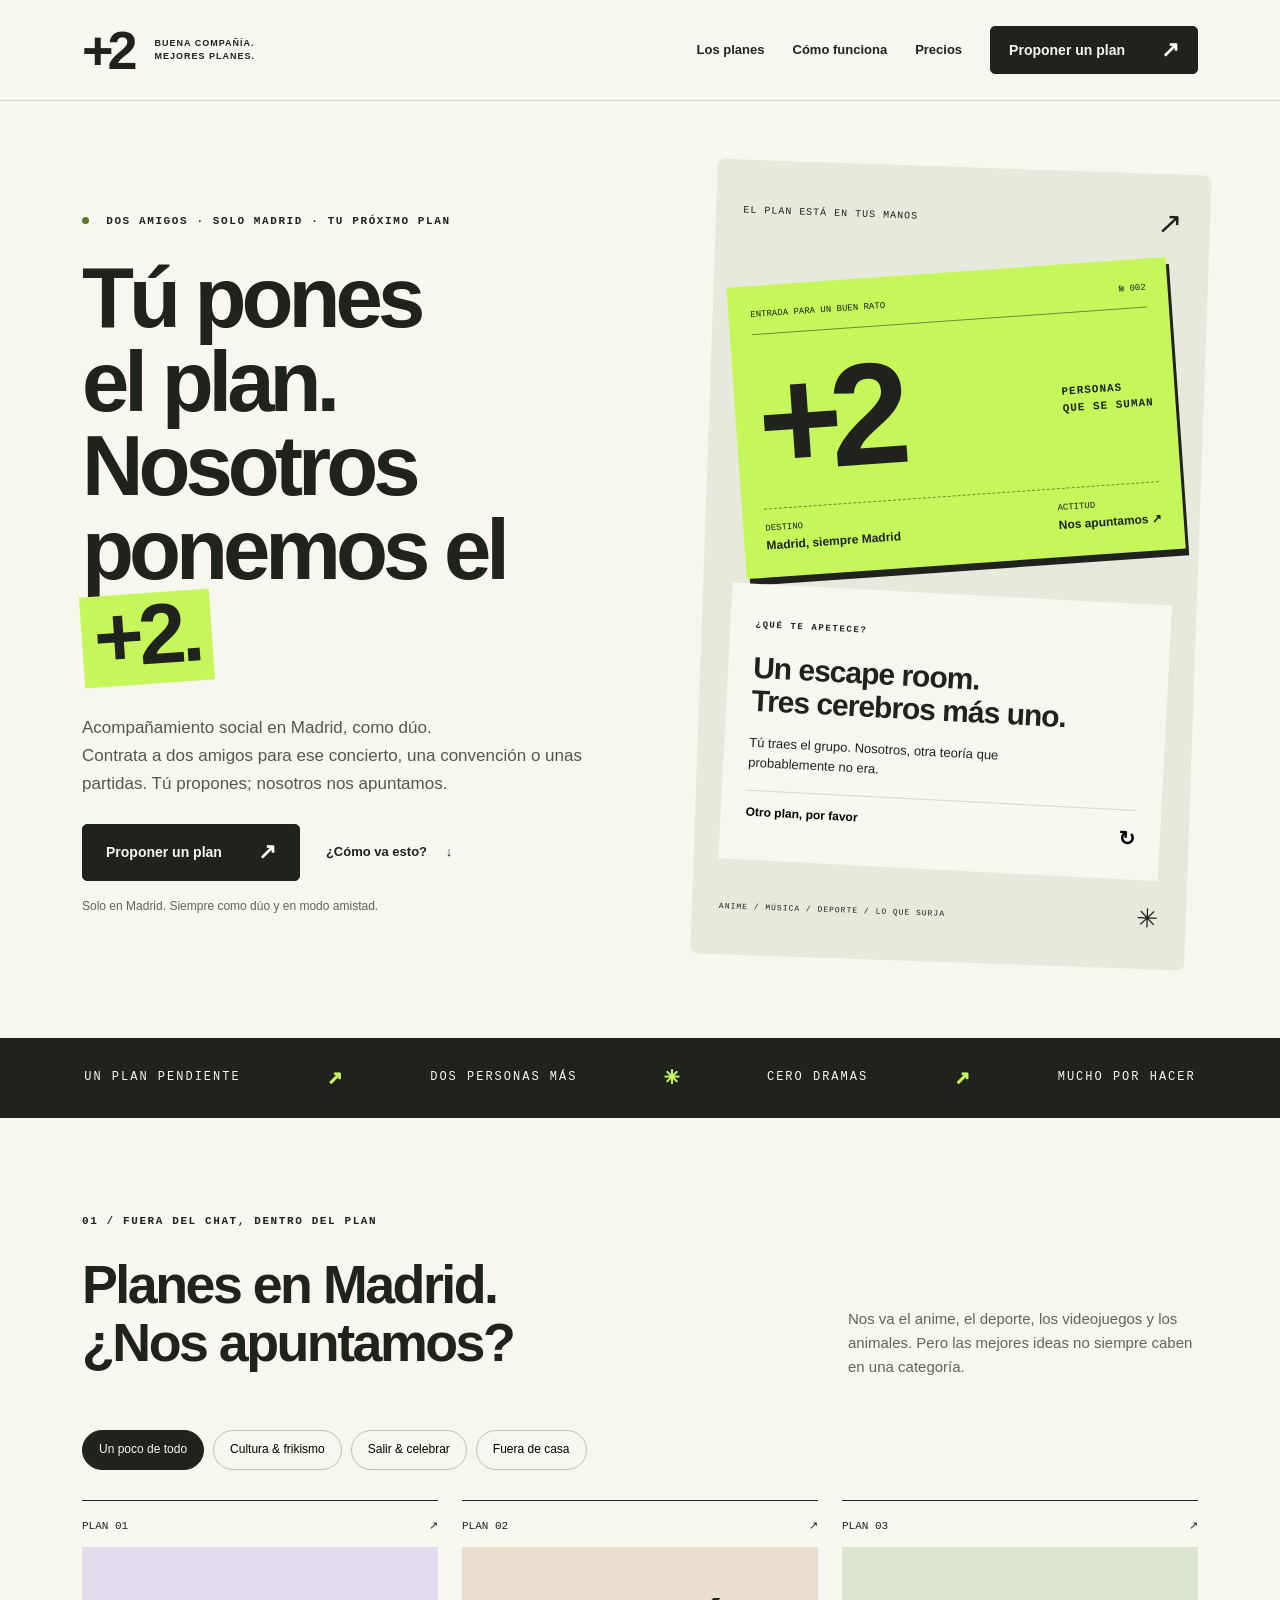
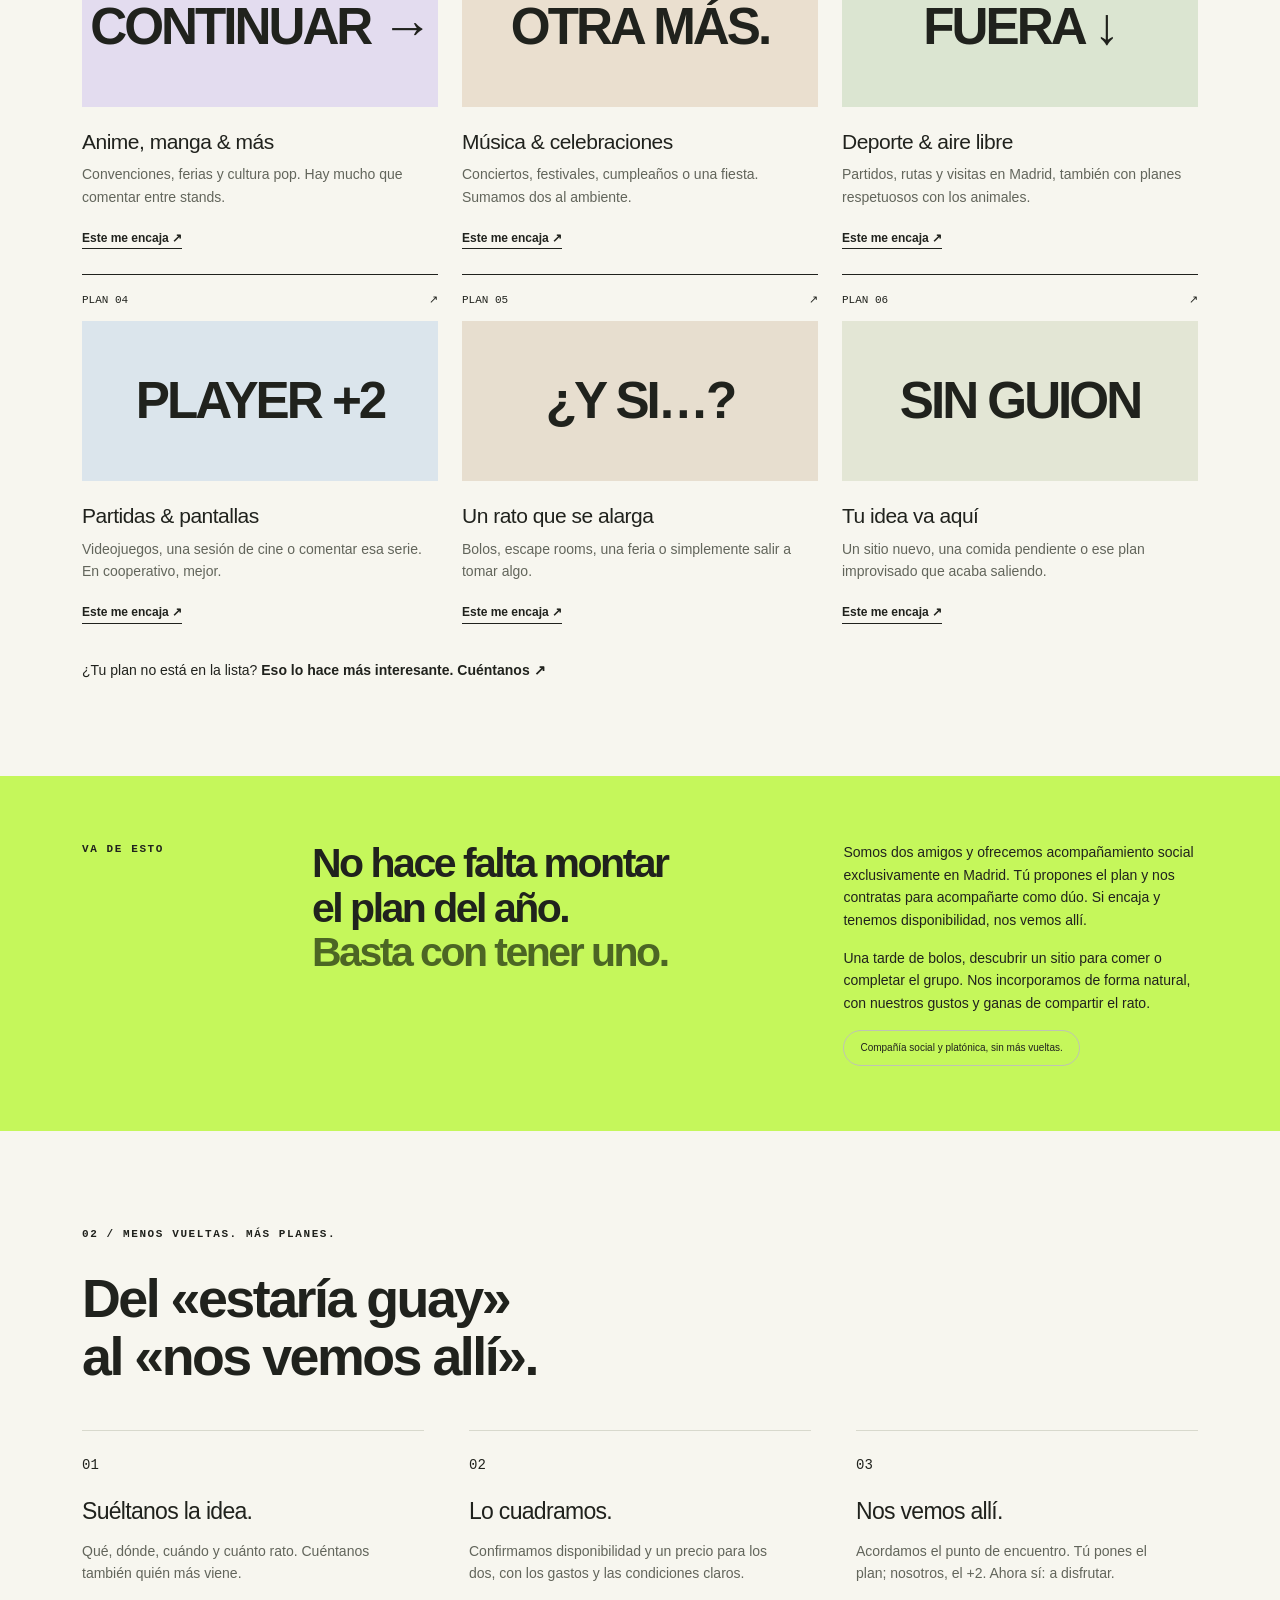
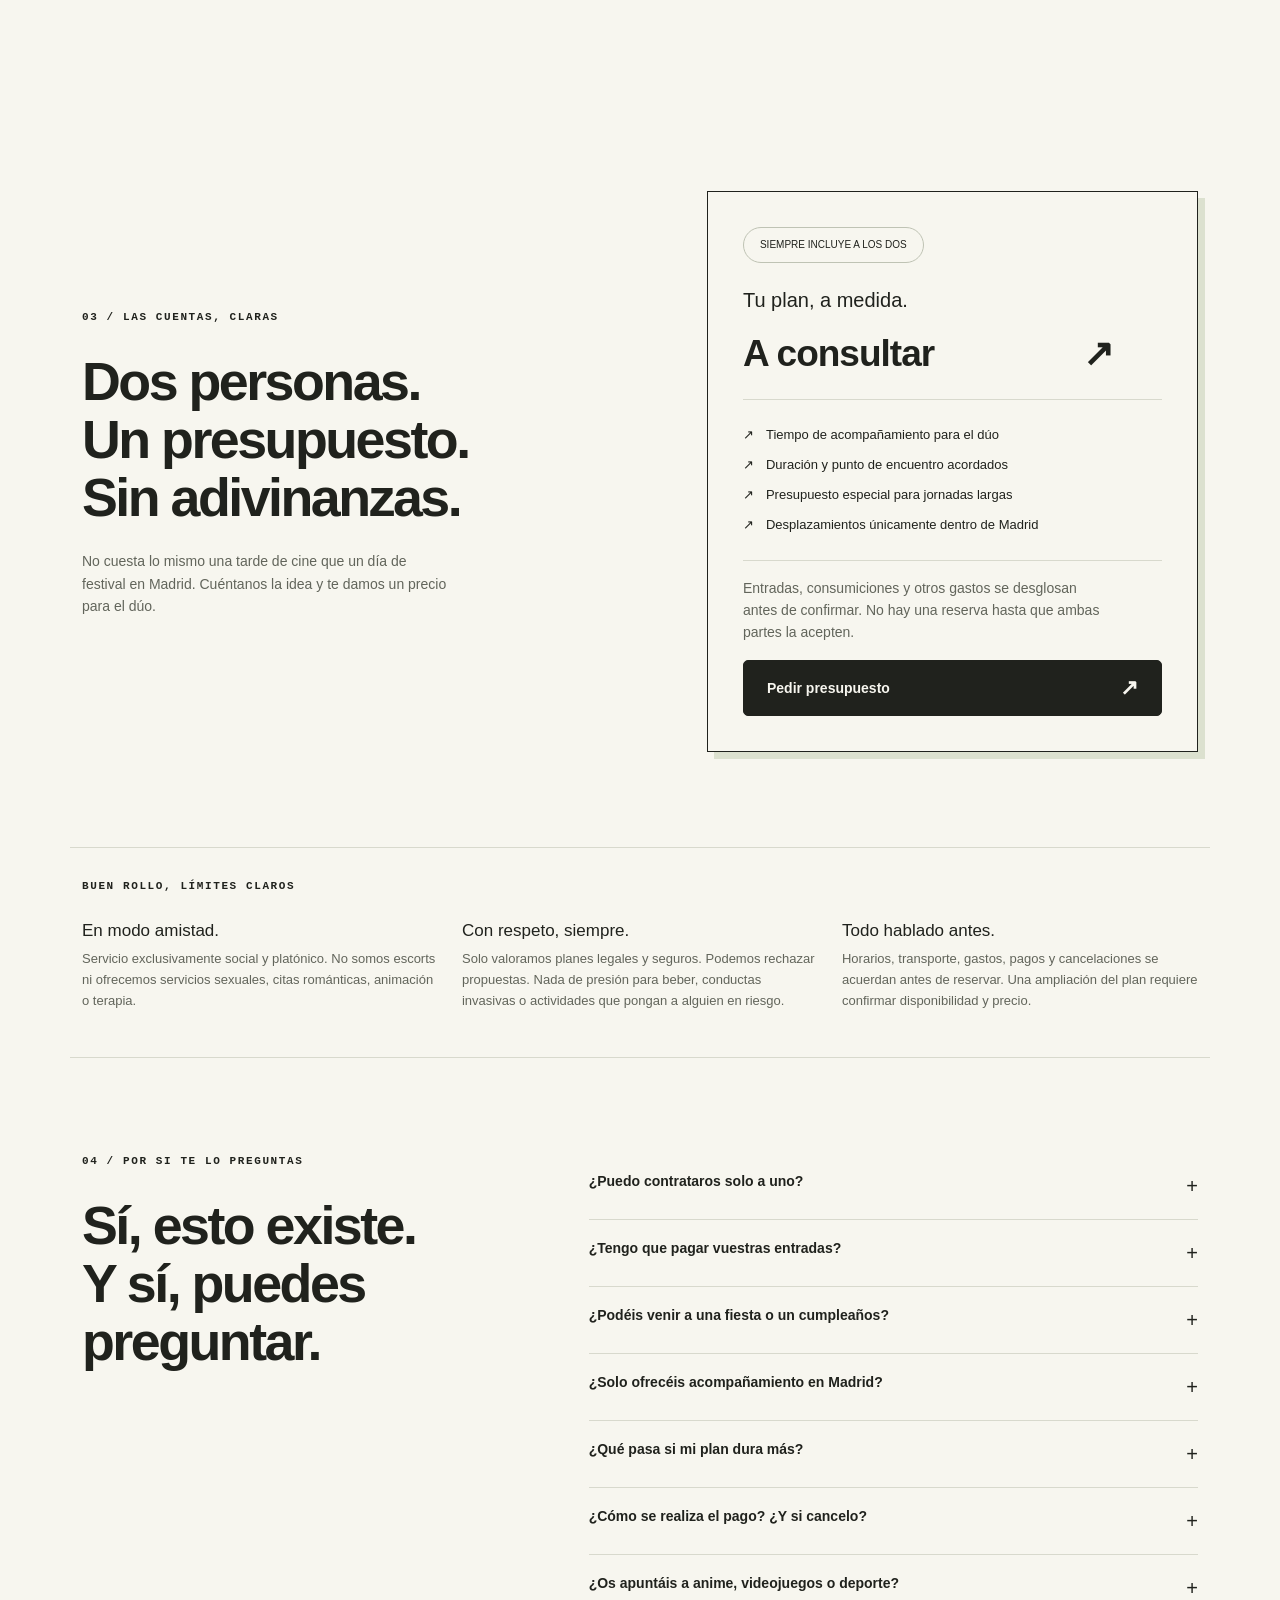
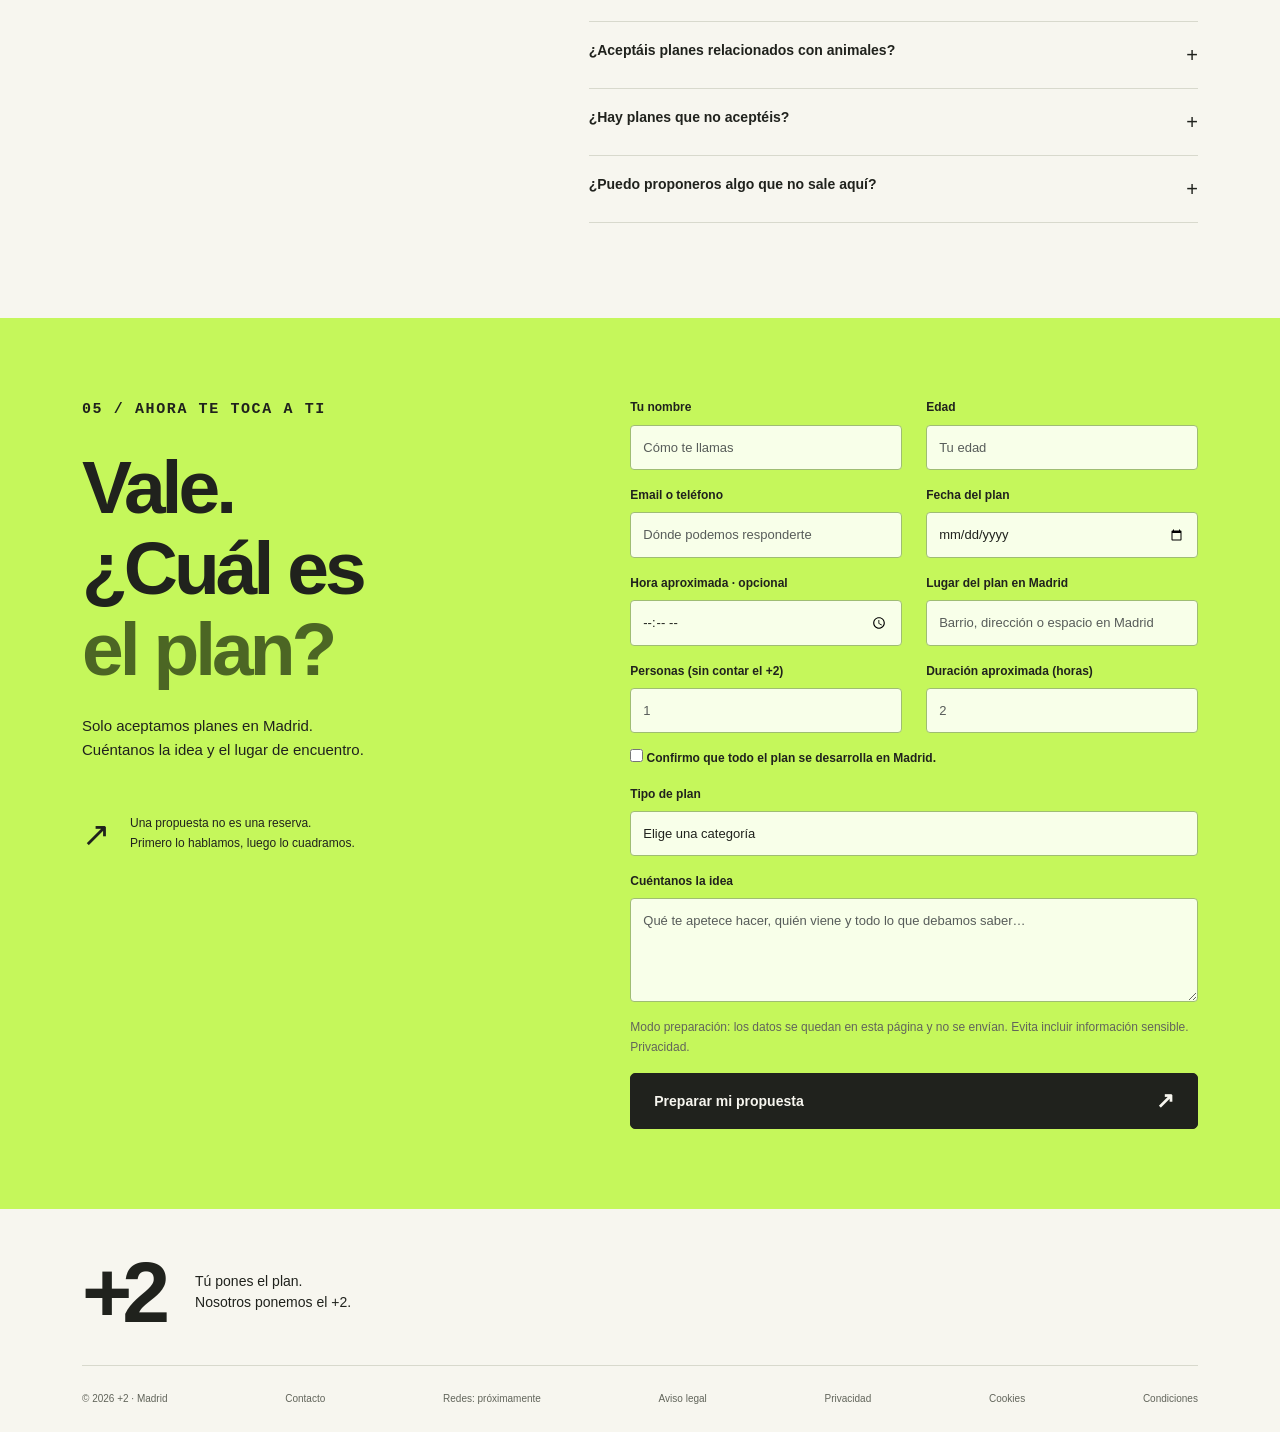
==== index.html @ a8e3cab4 "Primera version de +2" ====
<!doctype html>
<html lang="es">
  <head>
    <meta charset="utf-8" />
    <meta name="viewport" content="width=device-width, initial-scale=1" />
    <title>+2 | Acompañamiento social y amigos para planes en Madrid</title>
    <meta
      name="description"
      content="Contrata a dos amigos para tus planes en Madrid: conciertos, cumpleaños, anime, videojuegos y más. Servicio social y platónico como dúo. Pide presupuesto."
    />
    <meta property="og:type" content="website" />
    <meta property="og:locale" content="es_ES" />
    <meta
      property="og:title"
      content="+2 | Acompañamiento social y amigos para planes en Madrid"
    />
    <meta
      property="og:description"
      content="Contrata a dos amigos para tus planes en Madrid: conciertos, cumpleaños, anime, videojuegos y más. Servicio social y platónico como dúo. Pide presupuesto."
    />
    <meta name="theme-color" content="#c5f75b" />
    <link rel="icon" href="assets/favicon.svg" type="image/svg+xml" />
    <link rel="stylesheet" href="css/bootstrap.min.css" />
    <link rel="stylesheet" href="css/styles.css" />
    <script defer src="js/config.js"></script>
    <script defer src="js/main.js"></script>
    <link
      rel="canonical"
      href="https://mas-dos-planes.xx-kirito-xx011.chatgpt.site/"
    />
    <meta
      property="og:url"
      content="https://mas-dos-planes.xx-kirito-xx011.chatgpt.site/"
    />
    <meta property="og:site_name" content="+2 Madrid" />
    <meta name="twitter:card" content="summary" />
    <meta
      name="twitter:title"
      content="+2 | Acompañamiento social y amigos para planes en Madrid"
    />
    <meta
      name="twitter:description"
      content="Contrata a dos amigos para tus planes en Madrid: conciertos, cumpleaños, anime, videojuegos y más. Servicio social y platónico como dúo. Pide presupuesto."
    />
    <script type="application/ld+json">
      {
        "@context": "https://schema.org",
        "@graph": [
          {
            "@type": "Organization",
            "@id": "https://mas-dos-planes.xx-kirito-xx011.chatgpt.site/#organizacion",
            "name": "+2",
            "alternateName": "Más Dos Madrid",
            "url": "https://mas-dos-planes.xx-kirito-xx011.chatgpt.site/"
          },
          {
            "@type": "WebSite",
            "@id": "https://mas-dos-planes.xx-kirito-xx011.chatgpt.site/#web",
            "url": "https://mas-dos-planes.xx-kirito-xx011.chatgpt.site/",
            "name": "+2 Madrid",
            "alternateName": "Más Dos",
            "inLanguage": "es-ES",
            "publisher": {
              "@id": "https://mas-dos-planes.xx-kirito-xx011.chatgpt.site/#organizacion"
            }
          },
          {
            "@type": "Service",
            "@id": "https://mas-dos-planes.xx-kirito-xx011.chatgpt.site/#servicio",
            "name": "Acompañamiento social en Madrid como dúo",
            "serviceType": "Acompañamiento social y platónico para planes de ocio",
            "description": "Contrata a dos amigos para tus planes en Madrid: conciertos, cumpleaños, anime, videojuegos y más. Servicio social y platónico como dúo. Pide presupuesto.",
            "areaServed": { "@type": "Place", "name": "Madrid" },
            "provider": {
              "@id": "https://mas-dos-planes.xx-kirito-xx011.chatgpt.site/#organizacion"
            },
            "url": "https://mas-dos-planes.xx-kirito-xx011.chatgpt.site/"
          }
        ]
      }
    </script>
  </head>
  <body>
    <a class="skip" href="#contenido">Saltar al contenido</a>
    <header class="header">
      <nav class="container nav-wrap" aria-label="Principal">
        <a class="logo" href="#" aria-label="Más dos, inicio"
          >+2<span>BUENA COMPAÑÍA.<br />MEJORES PLANES.</span></a
        ><button
          class="menu-toggle"
          aria-expanded="false"
          aria-controls="nav-links"
        >
          Menú ☰
        </button>
        <div id="nav-links" class="nav-links">
          <a href="#planes">Los planes</a><a href="#como">Cómo funciona</a
          ><a href="#precios">Precios</a
          ><a class="button small" href="#proponer"
            >Proponer un plan <span>↗</span></a
          >
        </div>
      </nav>
    </header>
    <main id="contenido">
      <section class="hero container">
        <div class="hero-copy">
          <p class="eyebrow">
            <span class="live-dot"></span> DOS AMIGOS · SOLO MADRID · TU PRÓXIMO
            PLAN
          </p>
          <h1>
            Tú pones<br />el plan.<br />Nosotros<br />ponemos el
            <span class="highlight">+2.</span>
          </h1>
          <p class="lead">
            Acompañamiento social en Madrid, como dúo.<br />Contrata a dos
            amigos para ese concierto, una convención o unas partidas. Tú
            propones; nosotros nos apuntamos.
          </p>
          <div class="hero-actions">
            <a class="button" href="#proponer"
              >Proponer un plan <span>↗</span></a
            ><a class="text-link" href="#como">¿Cómo va esto? <span>↓</span></a>
          </div>
          <p class="micro">
            Solo en Madrid. Siempre como dúo y en modo amistad.
          </p>
        </div>
        <div class="hero-board">
          <div class="board-top">
            <span>EL PLAN ESTÁ EN TUS MANOS</span><span>↗</span>
          </div>
          <div class="ticket">
            <div class="ticket-top">
              <span>ENTRADA PARA UN BUEN RATO</span><span>№ 002</span>
            </div>
            <div class="ticket-number">
              +2<span>PERSONAS<br />QUE SE SUMAN</span>
            </div>
            <div class="ticket-bottom">
              <span>DESTINO<br /><strong>Madrid, siempre Madrid</strong></span
              ><span>ACTITUD<br /><strong>Nos apuntamos ↗</strong></span>
            </div>
          </div>
          <div class="plan-note">
            <span class="eyebrow">¿QUÉ TE APETECE?</span>
            <h2 id="idea-title">Un escape room.<br />Tres cerebros más uno.</h2>
            <p id="idea-description">
              Tú traes el grupo. Nosotros, otra teoría que probablemente no era.
            </p>
            <button class="shuffle" id="shuffle" type="button">
              Otro plan, por favor <span>↻</span>
            </button>
          </div>
          <div class="board-bottom">
            <span>ANIME / MÚSICA / DEPORTE / LO QUE SURJA</span><span>✳</span>
          </div>
        </div>
      </section>
      <div class="ticker" aria-label="Tú eliges el plan">
        <span>UN PLAN PENDIENTE</span><b>↗</b><span>DOS PERSONAS MÁS</span
        ><b>✳</b><span>CERO DRAMAS</span><b>↗</b><span>MUCHO POR HACER</span>
      </div>
      <section id="planes" class="section container">
        <div class="section-heading">
          <div>
            <p class="eyebrow">01 / FUERA DEL CHAT, DENTRO DEL PLAN</p>
            <h2>Planes en Madrid.<br />¿Nos apuntamos?</h2>
          </div>
          <p>
            Nos va el anime, el deporte, los videojuegos y los animales. Pero
            las mejores ideas no siempre caben en una categoría.
          </p>
        </div>
        <div class="filters" role="group" aria-label="Filtrar planes">
          <button class="active" data-filter="todos" aria-pressed="true">
            Un poco de todo</button
          ><button data-filter="cultura" aria-pressed="false">
            Cultura & frikismo</button
          ><button data-filter="salir" aria-pressed="false">
            Salir & celebrar</button
          ><button data-filter="aire" aria-pressed="false">
            Fuera de casa
          </button>
        </div>
        <div class="row g-4 plan-grid" id="plan-grid">
          <div class="col-md-4">
            <article class="plan-card">
              <div class="plan-card-head">
                <span>PLAN 01</span><span>↗</span>
              </div>
              <div
                class="plan-visual"
                style="background: #e3dcef"
                aria-hidden="true"
              >
                CONTINUAR →
              </div>
              <h3>Anime, manga & más</h3>
              <p>
                Convenciones, ferias y cultura pop. Hay mucho que comentar entre
                stands.
              </p>
              <a href="#proponer" data-plan="Anime y manga">Este me encaja ↗</a>
            </article>
          </div>
          <div class="col-md-4">
            <article class="plan-card">
              <div class="plan-card-head">
                <span>PLAN 02</span><span>↗</span>
              </div>
              <div
                class="plan-visual"
                style="background: #eadfcf"
                aria-hidden="true"
              >
                OTRA MÁS.
              </div>
              <h3>Música & celebraciones</h3>
              <p>
                Conciertos, festivales, cumpleaños o una fiesta. Sumamos dos al
                ambiente.
              </p>
              <a href="#proponer" data-plan="Música">Este me encaja ↗</a>
            </article>
          </div>
          <div class="col-md-4">
            <article class="plan-card">
              <div class="plan-card-head">
                <span>PLAN 03</span><span>↗</span>
              </div>
              <div
                class="plan-visual"
                style="background: #dbe5d1"
                aria-hidden="true"
              >
                FUERA ↓
              </div>
              <h3>Deporte & aire libre</h3>
              <p>
                Partidos, rutas y visitas en Madrid, también con planes
                respetuosos con los animales.
              </p>
              <a href="#proponer" data-plan="Deportes">Este me encaja ↗</a>
            </article>
          </div>
          <div class="col-md-4">
            <article class="plan-card">
              <div class="plan-card-head">
                <span>PLAN 04</span><span>↗</span>
              </div>
              <div
                class="plan-visual"
                style="background: #dbe5ec"
                aria-hidden="true"
              >
                PLAYER +2
              </div>
              <h3>Partidas & pantallas</h3>
              <p>
                Videojuegos, una sesión de cine o comentar esa serie. En
                cooperativo, mejor.
              </p>
              <a href="#proponer" data-plan="Videojuegos">Este me encaja ↗</a>
            </article>
          </div>
          <div class="col-md-4">
            <article class="plan-card">
              <div class="plan-card-head">
                <span>PLAN 05</span><span>↗</span>
              </div>
              <div
                class="plan-visual"
                style="background: #e7decf"
                aria-hidden="true"
              >
                ¿Y SI…?
              </div>
              <h3>Un rato que se alarga</h3>
              <p>
                Bolos, escape rooms, una feria o simplemente salir a tomar algo.
              </p>
              <a href="#proponer" data-plan="Eventos">Este me encaja ↗</a>
            </article>
          </div>
          <div class="col-md-4">
            <article class="plan-card">
              <div class="plan-card-head">
                <span>PLAN 06</span><span>↗</span>
              </div>
              <div
                class="plan-visual"
                style="background: #e3e6d5"
                aria-hidden="true"
              >
                SIN GUION
              </div>
              <h3>Tu idea va aquí</h3>
              <p>
                Un sitio nuevo, una comida pendiente o ese plan improvisado que
                acaba saliendo.
              </p>
              <a href="#proponer" data-plan="Otro / Tengo una idea rara"
                >Este me encaja ↗</a
              >
            </article>
          </div>
        </div>
        <p class="plan-empty">
          ¿Tu plan no está en la lista?
          <a href="#proponer">Eso lo hace más interesante. Cuéntanos ↗</a>
        </p>
      </section>
      <section class="about-strip">
        <div class="container row-inside">
          <p class="eyebrow">VA DE ESTO</p>
          <h2>
            No hace falta montar<br />el plan del año.<br /><span
              >Basta con tener uno.</span
            >
          </h2>
          <div>
            <p>
              Somos dos amigos y ofrecemos acompañamiento social exclusivamente
              en Madrid. Tú propones el plan y nos contratas para acompañarte
              como dúo. Si encaja y tenemos disponibilidad, nos vemos allí.
            </p>
            <p>
              Una tarde de bolos, descubrir un sitio para comer o completar el
              grupo. Nos incorporamos de forma natural, con nuestros gustos y
              ganas de compartir el rato.
            </p>
            <span class="outline-tag"
              >Compañía social y platónica, sin más vueltas.</span
            >
          </div>
        </div>
      </section>
      <section id="como" class="section container">
        <p class="eyebrow">02 / MENOS VUELTAS. MÁS PLANES.</p>
        <h2>Del «estaría guay»<br />al «nos vemos allí».</h2>
        <div class="steps">
          <article>
            <span>01</span>
            <h3>Suéltanos la idea.</h3>
            <p>
              Qué, dónde, cuándo y cuánto rato. Cuéntanos también quién más
              viene.
            </p>
          </article>
          <article>
            <span>02</span>
            <h3>Lo cuadramos.</h3>
            <p>
              Confirmamos disponibilidad y un precio para los dos, con los
              gastos y las condiciones claros.
            </p>
          </article>
          <article>
            <span>03</span>
            <h3>Nos vemos allí.</h3>
            <p>
              Acordamos el punto de encuentro. Tú pones el plan; nosotros, el
              +2. Ahora sí: a disfrutar.
            </p>
          </article>
        </div>
      </section>
      <section id="precios" class="section container price-section">
        <div>
          <p class="eyebrow">03 / LAS CUENTAS, CLARAS</p>
          <h2>Dos personas.<br />Un presupuesto.<br />Sin adivinanzas.</h2>
          <p>
            No cuesta lo mismo una tarde de cine que un día de festival en
            Madrid. Cuéntanos la idea y te damos un precio para el dúo.
          </p>
        </div>
        <div class="price-box">
          <span class="outline-tag">SIEMPRE INCLUYE A LOS DOS</span>
          <h3>Tu plan, a medida.</h3>
          <p class="price-title">A consultar <span>↗</span></p>
          <ul>
            <li>Tiempo de acompañamiento para el dúo</li>
            <li>Duración y punto de encuentro acordados</li>
            <li>Presupuesto especial para jornadas largas</li>
            <li>Desplazamientos únicamente dentro de Madrid</li>
          </ul>
          <p class="micro">
            Entradas, consumiciones y otros gastos se desglosan antes de
            confirmar. No hay una reserva hasta que ambas partes la acepten.
          </p>
          <a class="button full" href="#proponer"
            >Pedir presupuesto <span>↗</span></a
          >
        </div>
      </section>
      <section class="limits container">
        <span class="eyebrow">BUEN ROLLO, LÍMITES CLAROS</span>
        <div class="row g-4">
          <div class="col-md-4">
            <h3>En modo amistad.</h3>
            <p>
              Servicio exclusivamente social y platónico. No somos escorts ni
              ofrecemos servicios sexuales, citas románticas, animación o
              terapia.
            </p>
          </div>
          <div class="col-md-4">
            <h3>Con respeto, siempre.</h3>
            <p>
              Solo valoramos planes legales y seguros. Podemos rechazar
              propuestas. Nada de presión para beber, conductas invasivas o
              actividades que pongan a alguien en riesgo.
            </p>
          </div>
          <div class="col-md-4">
            <h3>Todo hablado antes.</h3>
            <p>
              Horarios, transporte, gastos, pagos y cancelaciones se acuerdan
              antes de reservar. Una ampliación del plan requiere confirmar
              disponibilidad y precio.
            </p>
          </div>
        </div>
      </section>
      <section id="faq" class="section container faq-section">
        <div>
          <p class="eyebrow">04 / POR SI TE LO PREGUNTAS</p>
          <h2>Sí, esto existe.<br />Y sí, puedes<br />preguntar.</h2>
        </div>
        <div id="faq-list">
          <details>
            <summary>¿Puedo contrataros solo a uno?</summary>
            <p>
              El concepto de +2 es ir como dúo. El presupuesto y el plan
              incluyen a los dos.
            </p>
          </details>
          <details>
            <summary>¿Tengo que pagar vuestras entradas?</summary>
            <p>
              Las entradas, consumiciones y otros gastos necesarios se concretan
              y desglosan antes de confirmar. No compres nada para nosotros
              hasta que lo hayamos acordado.
            </p>
          </details>
          <details>
            <summary>¿Podéis venir a una fiesta o un cumpleaños?</summary>
            <p>
              Puedes proponérnoslo. Valoramos el lugar, los horarios y el tipo
              de encuentro. Nos sumamos como compañía social, no como
              animadores, y nadie tiene obligación de beber alcohol.
            </p>
          </details>
          <details>
            <summary>¿Solo ofrecéis acompañamiento en Madrid?</summary>
            <p>
              Sí. El servicio se ofrece exclusivamente en Madrid. No aceptamos
              planes ni viajes fuera de Madrid. Indica el lugar exacto para
              confirmar disponibilidad y desplazamiento antes de reservar.
            </p>
          </details>
          <details>
            <summary>¿Qué pasa si mi plan dura más?</summary>
            <p>
              Antes de alargarlo tenemos que confirmar que podemos quedarnos y
              acordar el coste adicional. La duración prevista figura en la
              propuesta.
            </p>
          </details>
          <details>
            <summary>¿Cómo se realiza el pago? ¿Y si cancelo?</summary>
            <p>
              Los métodos de pago, posibles anticipos y condiciones de
              cancelación aún están pendientes de definir. Deben comunicarse por
              escrito antes de aceptar una reserva. Esta versión no cobra ni
              confirma reservas.
            </p>
          </details>
          <details>
            <summary>¿Os apuntáis a anime, videojuegos o deporte?</summary>
            <p>
              Sí, son parte de nuestros intereses. Una convención, jugar unas
              partidas, ir a un partido o probar una actividad: cuéntanos qué
              tienes en mente.
            </p>
          </details>
          <details>
            <summary>¿Aceptáis planes relacionados con animales?</summary>
            <p>
              Puedes proponer paseos o visitas a espacios que permitan la
              actividad y respeten a los animales. No ofrecemos cuidado
              profesional de mascotas y revisaremos que el plan sea adecuado.
            </p>
          </details>
          <details>
            <summary>¿Hay planes que no aceptéis?</summary>
            <p>
              Sí. Podemos rechazar propuestas por disponibilidad, afinidad o
              seguridad. No aceptamos actividades ilegales, servicios sexuales
              ni citas románticas. El respeto es imprescindible.
            </p>
          </details>
          <details>
            <summary>¿Puedo proponeros algo que no sale aquí?</summary>
            <p>
              Claro. Las categorías son ideas, no un catálogo cerrado. Elige
              «Otro / Tengo una idea rara» y cuéntanos.
            </p>
          </details>
        </div>
      </section>
      <section id="proponer" class="form-section">
        <div class="container form-layout">
          <div class="form-intro">
            <p class="eyebrow">05 / AHORA TE TOCA A TI</p>
            <h2>Vale.<br />¿Cuál es<br /><span>el plan?</span></h2>
            <p>
              Solo aceptamos planes en Madrid.<br />Cuéntanos la idea y el lugar
              de encuentro.
            </p>
            <div class="form-note">
              ↗
              <p>
                Una propuesta no es una reserva.<br />Primero lo hablamos, luego
                lo cuadramos.
              </p>
            </div>
          </div>
          <form id="plan-form" novalidate>
            <div class="row g-3" id="fields"></div>
            <div class="field mt-3">
              <label for="madrid-confirm"
                ><input
                  type="checkbox"
                  id="madrid-confirm"
                  name="madrid-confirm"
                  required
                  value="Sí, exclusivamente en Madrid"
                />
                Confirmo que todo el plan se desarrolla en Madrid.</label
              >
            </div>
            <div class="field mt-3">
              <label for="type">Tipo de plan</label
              ><select class="form-select" id="type" name="type" required>
                <option value="">Elige una categoría</option>
                <option>Anime y manga</option>
                <option>Videojuegos</option>
                <option>Deportes</option>
                <option>Animales</option>
                <option>Cine y series</option>
                <option>Música</option>
                <option>Fiesta</option>
                <option>Eventos</option>
                <option>Excursiones</option>
                <option>Otro / Tengo una idea rara</option>
              </select>
            </div>
            <div class="field mt-3">
              <label for="description">Cuéntanos la idea</label
              ><textarea
                class="form-control"
                name="description"
                id="description"
                rows="4"
                required
                minlength="15"
                maxlength="3000"
                placeholder="Qué te apetece hacer, quién viene y todo lo que debamos saber…"
              ></textarea>
            </div>
            <p class="micro mt-3" id="privacy-note">
              Modo preparación: los datos se quedan en esta página y no se
              envían. Evita incluir información sensible.
              <a href="legal/privacidad.html">Privacidad</a>.
            </p>
            <div id="form-status" role="status" aria-live="polite"></div>
            <button class="button full" type="submit" id="submit-button">
              Preparar mi propuesta <span>↗</span>
            </button>
            <div id="proposal-result" hidden>
              <label for="proposal-text"
                >Tu propuesta está lista para copiar</label
              ><textarea
                class="form-control mt-2"
                id="proposal-text"
                rows="8"
                readonly
              ></textarea
              ><button
                class="button secondary mt-2"
                id="copy-proposal"
                type="button"
              >
                Copiar propuesta
              </button>
              <p class="micro">
                Todavía no se ha enviado ni reservado ningún plan.
              </p>
            </div>
          </form>
        </div>
      </section>
    </main>
    <footer class="container footer">
      <div class="footer-top">
        <a href="#" class="footer-logo" aria-label="Más dos, inicio">+2</a>
        <p>Tú pones el plan.<br />Nosotros ponemos el +2.</p>
      </div>
      <div class="footer-links">
        <span>© <span id="year"></span> +2 · Madrid</span
        ><a href="#proponer">Contacto</a><span>Redes: próximamente</span
        ><a href="legal/aviso-legal.html">Aviso legal</a
        ><a href="legal/privacidad.html">Privacidad</a
        ><a href="legal/cookies.html">Cookies</a
        ><a href="legal/condiciones.html">Condiciones</a>
      </div>
    </footer>
  </body>
</html>
---- css/styles.css ----
:root {
  --paper: #f7f6ef;
  --ink: #20221d;
  --lime: #c5f75b;
  --muted: #62655b;
  --line: #d8d9cd;
}
* {
  box-sizing: border-box;
}
html {
  scroll-behavior: smooth;
  scroll-padding-top: 95px;
}
body {
  margin: 0;
  background: var(--paper);
  color: var(--ink);
  font-family: Arial, Helvetica, sans-serif;
  font-size: 16px;
  line-height: 1.6;
}
a {
  color: inherit;
  text-decoration: none;
}
a:hover {
  text-decoration: underline;
}
button,
input,
select,
textarea {
  font: inherit;
}
button,
a,
input,
select,
textarea {
  -webkit-tap-highlight-color: transparent;
}
:focus-visible {
  outline: 3px solid #526e18;
  outline-offset: 5px;
}
button {
  cursor: pointer;
}
.container {
  width: min(1240px, 90%);
  margin-inline: auto;
}
.header {
  background: var(--paper);
  border-bottom: 1px solid var(--line);
}
.nav-wrap {
  display: flex;
  align-items: center;
  justify-content: space-between;
  min-height: 100px;
  gap: 24px;
}
.logo {
  font-size: 54px;
  font-weight: 900;
  letter-spacing: -6px;
  display: flex;
  align-items: center;
  gap: 23px;
  line-height: 1;
}
.logo span {
  font-size: 9px;
  line-height: 1.5;
  letter-spacing: 1px;
}
.nav-links {
  display: flex;
  gap: 28px;
  align-items: center;
  font-size: 13px;
  font-weight: 600;
}
.button {
  display: inline-flex;
  justify-content: space-between;
  align-items: center;
  gap: 36px;
  border: 1px solid var(--ink);
  background: var(--ink);
  color: var(--paper);
  padding: 16px 23px;
  font-weight: 700;
  font-size: 14px;
  border-radius: 5px;
  text-decoration: none;
  transition:
    transform 0.2s,
    background 0.2s;
}
.button:hover {
  background: #3d4430;
  color: white;
  transform: translateY(-2px);
  text-decoration: none;
}
.button span {
  font-size: 22px;
  line-height: 1;
}
.button.small {
  padding: 12px 18px;
}
.button.full {
  width: 100%;
}
.button.secondary {
  background: transparent;
  color: var(--ink);
}
.menu-toggle {
  display: none;
}
.hero {
  display: grid;
  grid-template-columns: 1.1fr 1fr;
  gap: 7%;
  padding-block: 66px 76px;
  align-items: center;
}
.eyebrow {
  font-family: monospace;
  font-size: 11px;
  letter-spacing: 1.6px;
  font-weight: 600;
  margin-bottom: 25px;
}
.live-dot {
  display: inline-block;
  width: 7px;
  height: 7px;
  background: #597832;
  border-radius: 50%;
  margin-right: 9px;
}
h1 {
  font-size: clamp(62px, 6.65vw, 92px);
  font-weight: 800;
  line-height: 0.99;
  letter-spacing: -5px;
  margin: 0 0 30px;
}
h1 .highlight {
  display: inline-block;
  background: var(--lime);
  padding: 0 12px 7px;
  transform: rotate(-4deg);
}
.lead {
  font-size: 17px;
  line-height: 1.65;
  color: #53584d;
  margin-bottom: 26px;
}
.hero-actions {
  display: flex;
  gap: 26px;
  align-items: center;
}
.text-link {
  font-size: 13px;
  font-weight: 600;
}
.text-link span {
  margin-left: 15px;
}
.micro {
  font-size: 12px;
  line-height: 1.6;
  color: var(--muted);
}
.hero-copy > .micro {
  margin: 16px 0 0;
}
.hero-board {
  background: #e7e9dc;
  padding: 27px;
  transform: rotate(2deg);
  border-radius: 7px;
}
.board-top,
.board-bottom {
  display: flex;
  justify-content: space-between;
  align-items: center;
  font-family: monospace;
  font-size: 10px;
  letter-spacing: 1px;
}
.board-top {
  margin-bottom: 30px;
}
.board-top > span:last-child {
  font-size: 30px;
}
.ticket {
  background: var(--lime);
  padding: 22px;
  transform: rotate(-6deg);
  box-shadow: 3px 7px 0 #20221d;
  position: relative;
  margin-bottom: 30px;
}
.ticket-top {
  display: flex;
  justify-content: space-between;
  font-family: monospace;
  font-size: 9px;
  border-bottom: 1px solid #698c39;
  padding-bottom: 12px;
}
.ticket-number {
  font-size: 145px;
  letter-spacing: -13px;
  line-height: 1.2;
  font-weight: 900;
  display: flex;
  align-items: center;
  justify-content: space-between;
}
.ticket-number span {
  font-size: 11px;
  letter-spacing: 1px;
  line-height: 1.6;
  font-family: monospace;
}
.ticket-bottom {
  display: flex;
  justify-content: space-between;
  font-size: 9px;
  font-family: monospace;
  border-top: 1px dashed #698c39;
  padding-top: 12px;
}
.ticket-bottom strong {
  font-family: Arial;
  font-size: 12px;
}
.plan-note {
  background: var(--paper);
  padding: 25px;
  transform: rotate(1deg);
}
.plan-note .eyebrow {
  font-size: 9px;
}
.plan-note h2 {
  font-size: 30px;
  line-height: 1.1;
  letter-spacing: -1px;
  margin: 16px 0;
}
.plan-note p {
  font-size: 13px;
  max-width: 280px;
}
.shuffle {
  background: transparent;
  border: 0;
  border-top: 1px solid var(--line);
  padding: 12px 0 0;
  width: 100%;
  text-align: left;
  display: flex;
  justify-content: space-between;
  font-size: 12px;
  font-weight: 600;
}
.shuffle span {
  font-size: 20px;
}
.board-bottom {
  margin-top: 23px;
  font-size: 8px;
}
.board-bottom span:last-child {
  font-size: 26px;
}
.ticker {
  background: var(--ink);
  color: var(--paper);
  display: flex;
  justify-content: space-evenly;
  gap: 22px;
  align-items: center;
  padding: 20px;
  font-family: monospace;
  font-size: 12px;
  letter-spacing: 2px;
  flex-wrap: wrap;
}
.ticker b {
  color: var(--lime);
  font-size: 25px;
}
.section {
  padding-block: 95px;
}
.section-heading {
  display: flex;
  justify-content: space-between;
  align-items: end;
  gap: 40px;
  margin-bottom: 35px;
}
h2 {
  font-size: clamp(36px, 4.2vw, 56px);
  letter-spacing: -2.5px;
  line-height: 1.08;
  font-weight: 750;
  margin-bottom: 24px;
}
.section-heading > p {
  max-width: 350px;
  color: var(--muted);
  font-size: 15px;
}
.filters {
  display: flex;
  gap: 9px;
  flex-wrap: wrap;
  margin-bottom: 30px;
}
.filters button,
.outline-tag {
  border: 1px solid #bfc3b4;
  background: transparent;
  padding: 9px 16px;
  border-radius: 30px;
  font-size: 12px;
}
.filters button.active {
  background: var(--ink);
  color: var(--paper);
  border-color: var(--ink);
}
.plan-card {
  height: 100%;
  border-top: 1px solid var(--ink);
  padding-top: 17px;
}
.plan-card-head {
  display: flex;
  justify-content: space-between;
  font-family: monospace;
  font-size: 11px;
  margin-bottom: 12px;
}
.plan-visual {
  height: 160px;
  display: flex;
  align-items: center;
  justify-content: center;
  font-size: clamp(38px, 4vw, 53px);
  font-weight: 800;
  letter-spacing: -3px;
  background: #dfe7d6;
}
.plan-card:nth-child(2) .plan-visual {
  background: #e9dfef;
}
.plan-card h3 {
  font-size: 21px;
  letter-spacing: -0.5px;
  margin: 22px 0 9px;
}
.plan-card p {
  font-size: 14px;
  color: var(--muted);
}
.plan-card a {
  display: inline-block;
  font-size: 12px;
  font-weight: 700;
  border-bottom: 1px solid;
  margin-top: 5px;
}
.plan-empty {
  margin: 35px 0 0;
  font-size: 14px;
}
.plan-empty a {
  font-weight: 700;
}
.about-strip {
  background: var(--lime);
  padding: 65px 0;
}
.row-inside {
  display: grid;
  grid-template-columns: 0.55fr 1.4fr 1fr;
  gap: 35px;
}
.row-inside h2 {
  font-size: 41px;
}
.row-inside h2 span {
  color: #4c6624;
}
.row-inside p {
  font-size: 14px;
}
.row-inside .eyebrow {
  font-size: 11px;
}
.outline-tag {
  display: inline-block;
  font-size: 10px;
}
.steps {
  display: grid;
  grid-template-columns: repeat(3, 1fr);
  gap: 45px;
  margin-top: 45px;
}
.steps article {
  border-top: 1px solid var(--line);
  padding-top: 20px;
}
.steps article > span {
  font-size: 14px;
  font-family: monospace;
}
.steps h3 {
  margin: 22px 0 14px;
  font-size: 23px;
  letter-spacing: -0.7px;
}
.steps p {
  font-size: 14px;
  color: var(--muted);
  max-width: 300px;
}
.people-section {
  background: #eeeee5;
  padding-block: 75px;
}
.profile {
  display: grid;
  grid-template-columns: 42% 1fr;
  border: 1px solid #c9ccbd;
  min-height: 280px;
}
.portrait {
  background: #dedfd4;
  display: flex;
  flex-direction: column;
  justify-content: center;
  align-items: center;
  min-height: 260px;
  padding: 20px;
}
.portrait span {
  font-size: 72px;
  font-weight: 800;
  letter-spacing: -6px;
}
.portrait small {
  font: 10px monospace;
  text-align: center;
}
.portrait img {
  width: 100%;
  height: 100%;
  object-fit: cover;
}
.profile-info {
  padding: 25px;
}
.profile-info h3 {
  font-size: 21px;
  line-height: 1.2;
}
.profile-info p,
.profile-info dl {
  font-size: 12px;
}
.profile-info dt {
  margin-top: 9px;
}
.profile-info dd {
  margin: 0;
  color: var(--muted);
}
.interests {
  display: flex;
  gap: 10px;
  flex-wrap: wrap;
  margin-top: 35px;
}
.interests span {
  font-size: 12px;
  padding: 8px 15px;
  border: 1px solid #c6c9bb;
  border-radius: 50px;
}
.interests span:nth-child(3n) {
  background: var(--lime);
}
.price-section {
  display: grid;
  grid-template-columns: 1fr 1fr;
  gap: 12%;
  align-items: center;
}
.price-section > div > p:not(.eyebrow) {
  max-width: 370px;
  color: var(--muted);
  font-size: 14px;
}
.price-box {
  border: 1px solid var(--ink);
  padding: 35px;
  box-shadow: 7px 7px 0 #dce1cf;
}
.price-box h3 {
  font-size: 20px;
  margin: 25px 0 12px;
}
.price-box .price-title {
  font-size: 37px !important;
  font-weight: 750;
  color: var(--ink) !important;
  letter-spacing: -1px;
  display: flex;
  justify-content: space-between;
}
.price-box ul {
  padding: 20px 0;
  border-block: 1px solid var(--line);
  list-style: none;
  font-size: 13px;
  line-height: 2.3;
}
.price-box li:before {
  content: "↗";
  margin-right: 12px;
}
.limits {
  border-block: 1px solid var(--line);
  padding-block: 30px;
}
.limits > .eyebrow {
  display: block;
}
.limits h3 {
  font-size: 17px;
}
.limits p {
  font-size: 13px;
  color: var(--muted);
}
.faq-section {
  display: grid;
  grid-template-columns: 1fr 1.5fr;
  gap: 9%;
}
details {
  border-bottom: 1px solid var(--line);
  padding: 17px 0;
}
summary {
  font-size: 14px;
  font-weight: 600;
  cursor: pointer;
  list-style: none;
  display: flex;
  justify-content: space-between;
  gap: 20px;
}
summary:after {
  content: "+";
  font-size: 20px;
  font-weight: 400;
}
details[open] summary:after {
  content: "−";
}
details p {
  font-size: 13px;
  color: var(--muted);
  margin: 16px 25px 0 0;
}
.form-section {
  background: var(--lime);
  padding: 80px 0;
}
.form-layout {
  display: grid;
  grid-template-columns: 1fr 1.3fr;
  gap: 10%;
}
.form-intro h2 {
  font-size: 75px;
  letter-spacing: -4px;
}
.form-intro h2 span {
  color: #4c6624;
}
.form-intro > p {
  font-size: 15px;
}
.form-note {
  display: flex;
  gap: 20px;
  margin-top: 45px;
  font-size: 34px;
}
.form-note p {
  font-size: 12px;
  padding-top: 7px;
}
.field label,
#proposal-result label {
  font-size: 12px;
  font-weight: 650;
  display: block;
  margin-bottom: 7px;
}
.form-control,
.form-select {
  width: 100%;
  background: #f8ffe9;
  border: 1px solid #9fbd73;
  border-radius: 4px;
  padding: 12px;
  font-size: 13px;
  color: var(--ink);
}
.form-control:focus,
.form-select:focus {
  background: white;
  border-color: #34491c;
  box-shadow: 0 0 0 3px #34491c33;
}
.field-error {
  font-size: 12px;
  color: #8a1e13;
  margin: 5px 0 0;
}
.invalid {
  border: 2px solid #8a1e13 !important;
}
#form-status {
  font-size: 13px;
  margin-block: 15px;
}
#proposal-result {
  margin-top: 25px;
}
.footer {
  padding-block: 40px 25px;
}
.footer-top {
  display: flex;
  align-items: center;
  gap: 35px;
  padding-bottom: 30px;
}
.footer-logo {
  font-size: 86px;
  font-weight: 900;
  letter-spacing: -10px;
  line-height: 1;
}
.footer-top p {
  font-size: 14px;
  line-height: 1.5;
  margin: 0;
}
.footer-top > a:last-child {
  margin-left: auto;
  font-size: 15px;
  font-weight: 650;
}
.footer-links {
  display: flex;
  gap: 20px;
  justify-content: space-between;
  flex-wrap: wrap;
  border-top: 1px solid var(--line);
  padding-top: 25px;
  font-size: 10px;
  color: var(--muted);
}
.skip {
  position: absolute;
  top: -100px;
  left: 15px;
  padding: 15px;
  background: var(--ink);
  color: white;
  z-index: 30;
}
.skip:focus {
  top: 10px;
}
.legal-page {
  max-width: 800px;
  padding-block: 70px;
}
.legal-page h1 {
  font-size: 48px;
  letter-spacing: -2px;
}
.legal-page h2 {
  font-size: 25px;
  letter-spacing: -0.5px;
  margin-top: 30px;
}
[hidden] {
  display: none !important;
}
/* Basic layout fallback keeps the page readable if Bootstrap is unavailable. */
.row {
  display: flex;
  flex-wrap: wrap;
  margin-inline: -12px;
}
.row > * {
  padding-inline: 12px;
}
.g-4 > * {
  margin-top: 24px;
}
.g-3 > * {
  margin-top: 16px;
}
.col-12 {
  width: 100%;
}
.col-md-4 {
  width: 33.3333%;
}
.col-md-6 {
  width: 50%;
}
.mt-2 {
  margin-top: 8px;
}
.mt-3 {
  margin-top: 16px;
}
@media (max-width: 1000px) {
  .nav-links {
    gap: 16px;
  }
  .logo span {
    display: none;
  }
  .hero {
    gap: 5%;
  }
  h1 {
    font-size: 67px;
  }
  .hero-board {
    padding: 20px;
  }
  .ticket-number {
    font-size: 110px;
  }
  .row-inside {
    grid-template-columns: 1fr 1fr;
  }
  .row-inside > .eyebrow {
    grid-column: 1/-1;
    margin: 0;
  }
  .profile {
    grid-template-columns: 1fr;
  }
  .portrait {
    min-height: 170px;
  }
  .form-layout {
    gap: 6%;
  }
  .form-intro h2 {
    font-size: 62px;
  }
  .price-section {
    gap: 6%;
  }
}
@media (max-width: 700px) {
  html {
    scroll-padding-top: 20px;
  }
  .nav-wrap {
    min-height: 80px;
    flex-wrap: wrap;
  }
  .logo {
    font-size: 46px;
  }
  .logo span {
    display: block;
  }
  .menu-toggle {
    display: block;
    border: 1px solid var(--line);
    background: none;
    border-radius: 4px;
    padding: 8px 12px;
    font-size: 12px;
  }
  .nav-links {
    display: none;
    width: 100%;
    padding-bottom: 20px;
    flex-wrap: wrap;
  }
  .nav-links.open {
    display: flex;
  }
  .nav-links .button {
    width: 100%;
  }
  .hero {
    grid-template-columns: 1fr;
    padding-block: 40px 50px;
    gap: 45px;
  }
  h1 {
    font-size: 66px;
    letter-spacing: -4px;
  }
  .hero-copy .eyebrow {
    font-size: 9px;
  }
  .hero-board {
    max-width: 460px;
    width: 94%;
    margin: auto;
  }
  .ticket-number {
    font-size: 132px;
  }
  .hero-actions {
    gap: 20px;
  }
  .hero-actions .button {
    gap: 22px;
  }
  .lead {
    font-size: 15px;
  }
  .ticker {
    gap: 10px;
    font-size: 9px;
    padding: 15px;
  }
  .ticker span:last-child,
  .ticker b:last-of-type {
    display: none;
  }
  .section {
    padding-block: 58px;
  }
  .section-heading {
    display: block;
    margin-bottom: 25px;
  }
  .section-heading > p {
    max-width: none;
  }
  .col-md-4,
  .col-md-6 {
    width: 100%;
  }
  .plan-grid .col-md-4 {
    width: 50%;
  }
  .plan-visual {
    height: 120px;
    font-size: 32px;
    letter-spacing: -1px;
  }
  .plan-card h3 {
    font-size: 18px;
  }
  .plan-card p {
    font-size: 12px;
  }
  .row-inside {
    grid-template-columns: 1fr;
    gap: 20px;
  }
  .row-inside h2 {
    margin: 0;
  }
  .steps {
    grid-template-columns: 1fr;
    gap: 22px;
  }
  .steps h3 {
    margin: 10px 0;
  }
  .steps p {
    max-width: none;
  }
  .people-section {
    padding-block: 50px;
  }
  .profile {
    grid-template-columns: 36% 1fr;
  }
  .portrait {
    padding: 10px;
  }
  .portrait span {
    font-size: 58px;
  }
  .profile-info {
    padding: 20px;
  }
  .price-section,
  .faq-section,
  .form-layout {
    grid-template-columns: 1fr;
    gap: 30px;
  }
  .price-box {
    padding: 26px;
  }
  .form-section {
    padding-block: 50px;
  }
  .form-intro h2 {
    font-size: 62px;
  }
  .form-note {
    display: none;
  }
  .footer-top {
    gap: 20px;
  }
  .footer-top > a:last-child {
    font-size: 12px;
  }
  .footer-logo {
    font-size: 66px;
  }
  .footer-top p {
    font-size: 12px;
  }
  .footer-links {
    justify-content: start;
    gap: 16px;
  }
  .form-layout form .col-md-6 {
    width: 50%;
  }
  .form-layout form .col-md-6:nth-child(3) {
    width: 100%;
  }
}
@media (max-width: 380px) {
  h1 {
    font-size: 57px;
  }
  .hero-actions {
    flex-wrap: wrap;
  }
  .ticket {
    padding: 15px;
  }
  .ticket-number {
    font-size: 110px;
  }
  .ticket-number span {
    font-size: 9px;
  }
  .plan-grid .col-md-4 {
    width: 100%;
  }
  .form-layout form .col-md-6 {
    width: 100%;
  }
  .footer-top {
    flex-wrap: wrap;
  }
}
@media (prefers-reduced-motion: reduce) {
  html {
    scroll-behavior: auto;
  }
  *,
  *:before,
  *:after {
    transition: none !important;
    animation: none !important;
  }
}
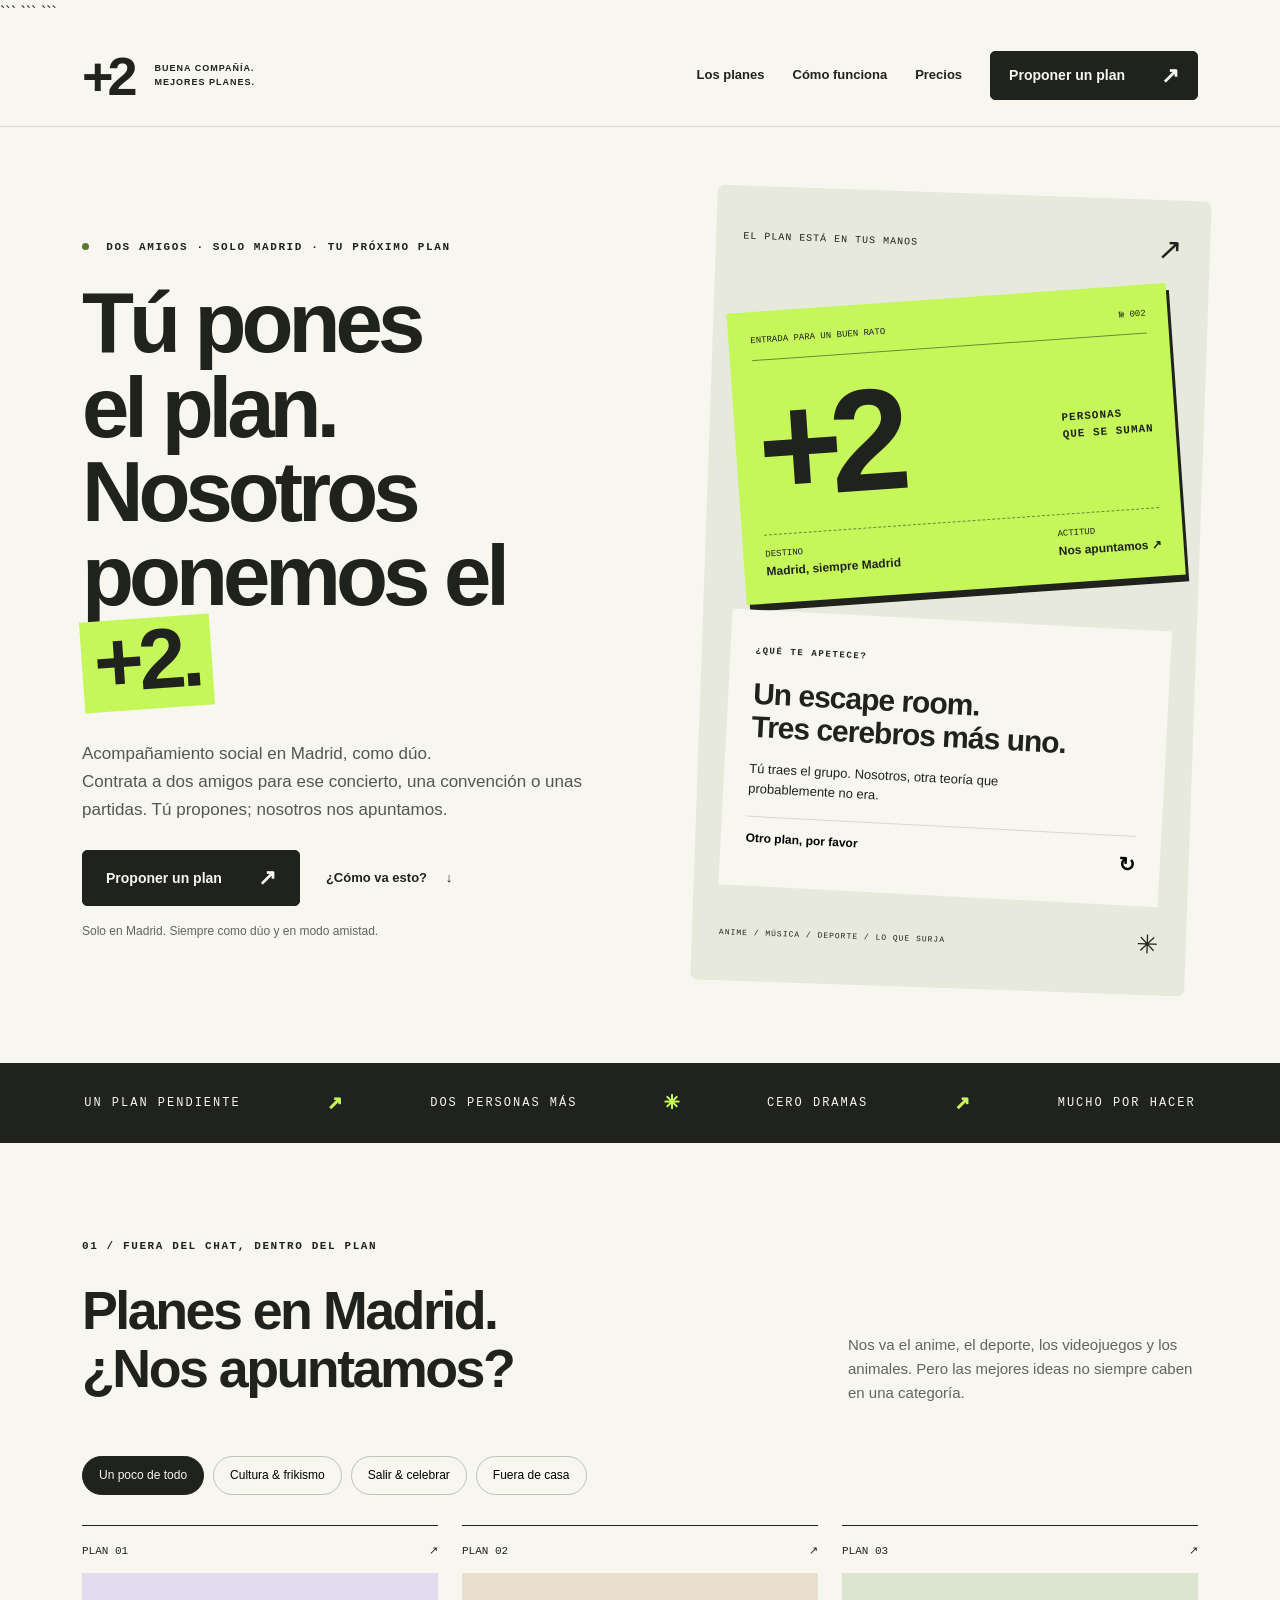
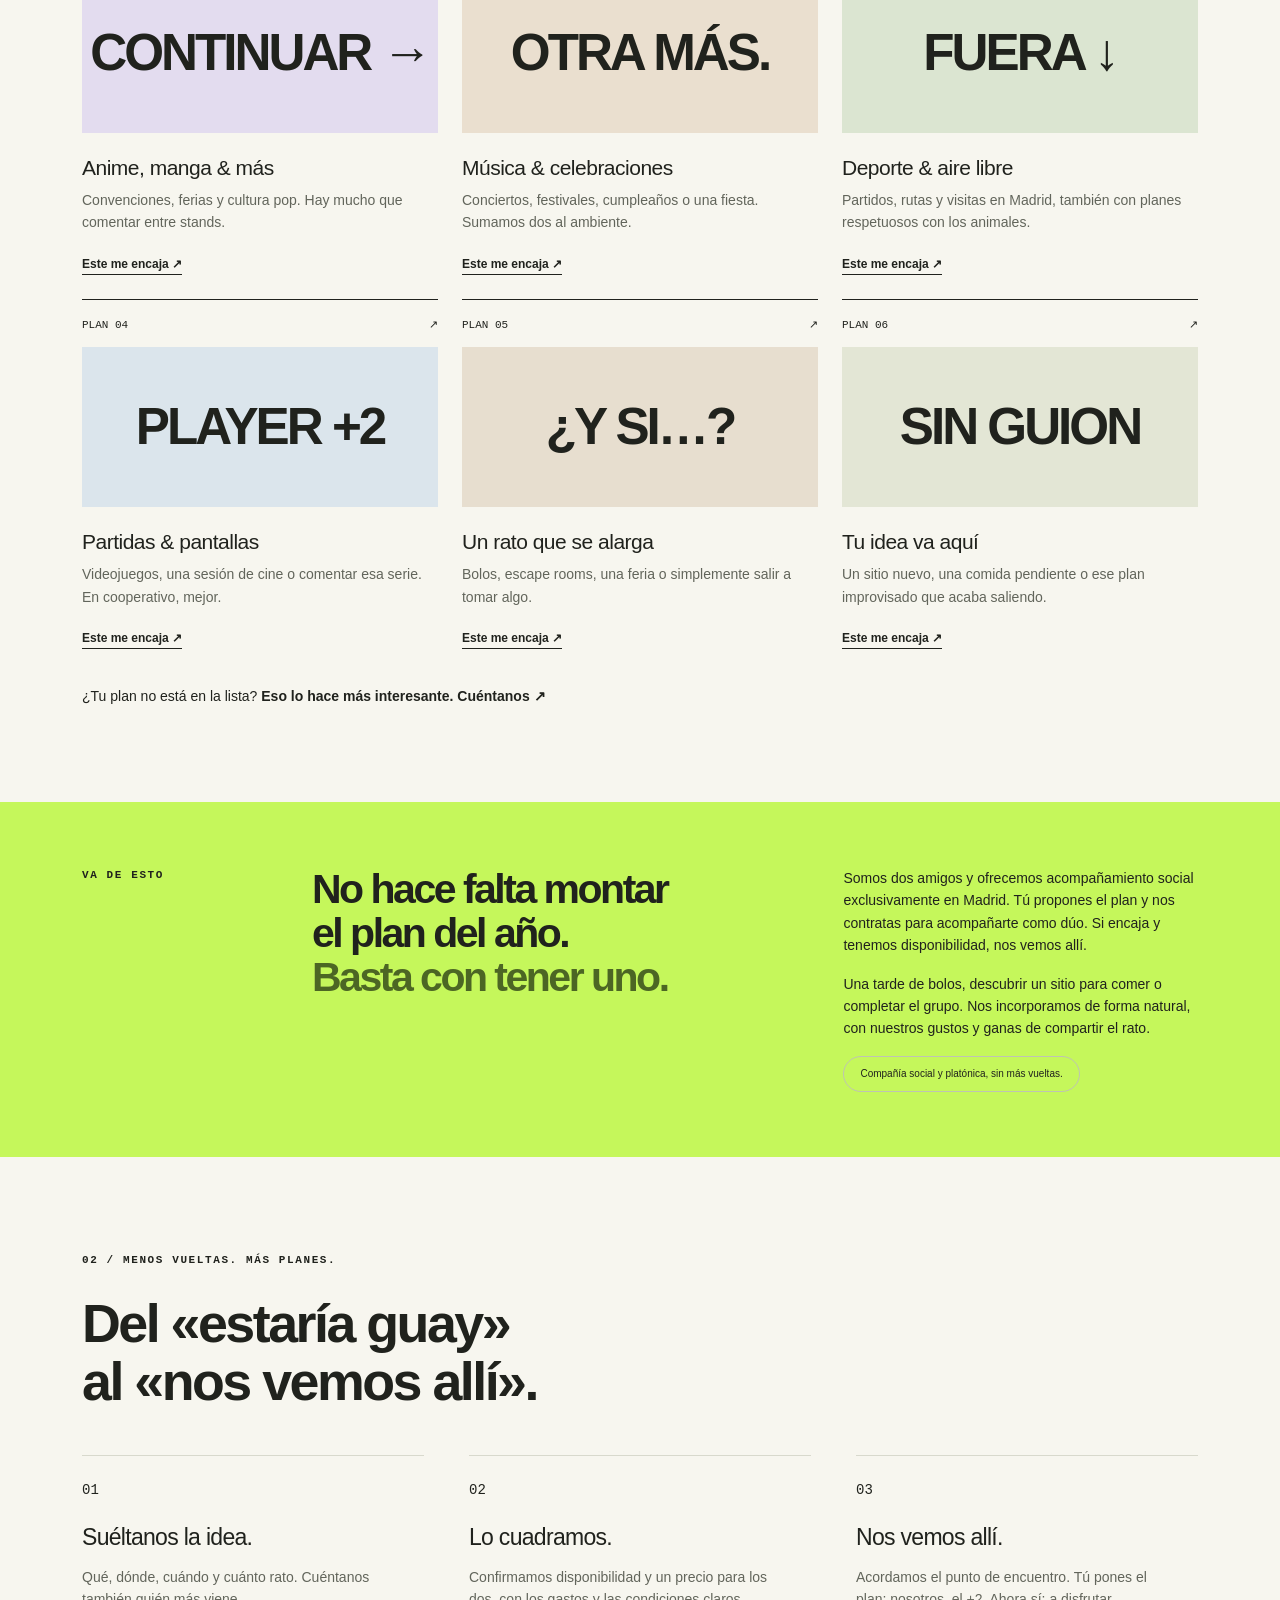
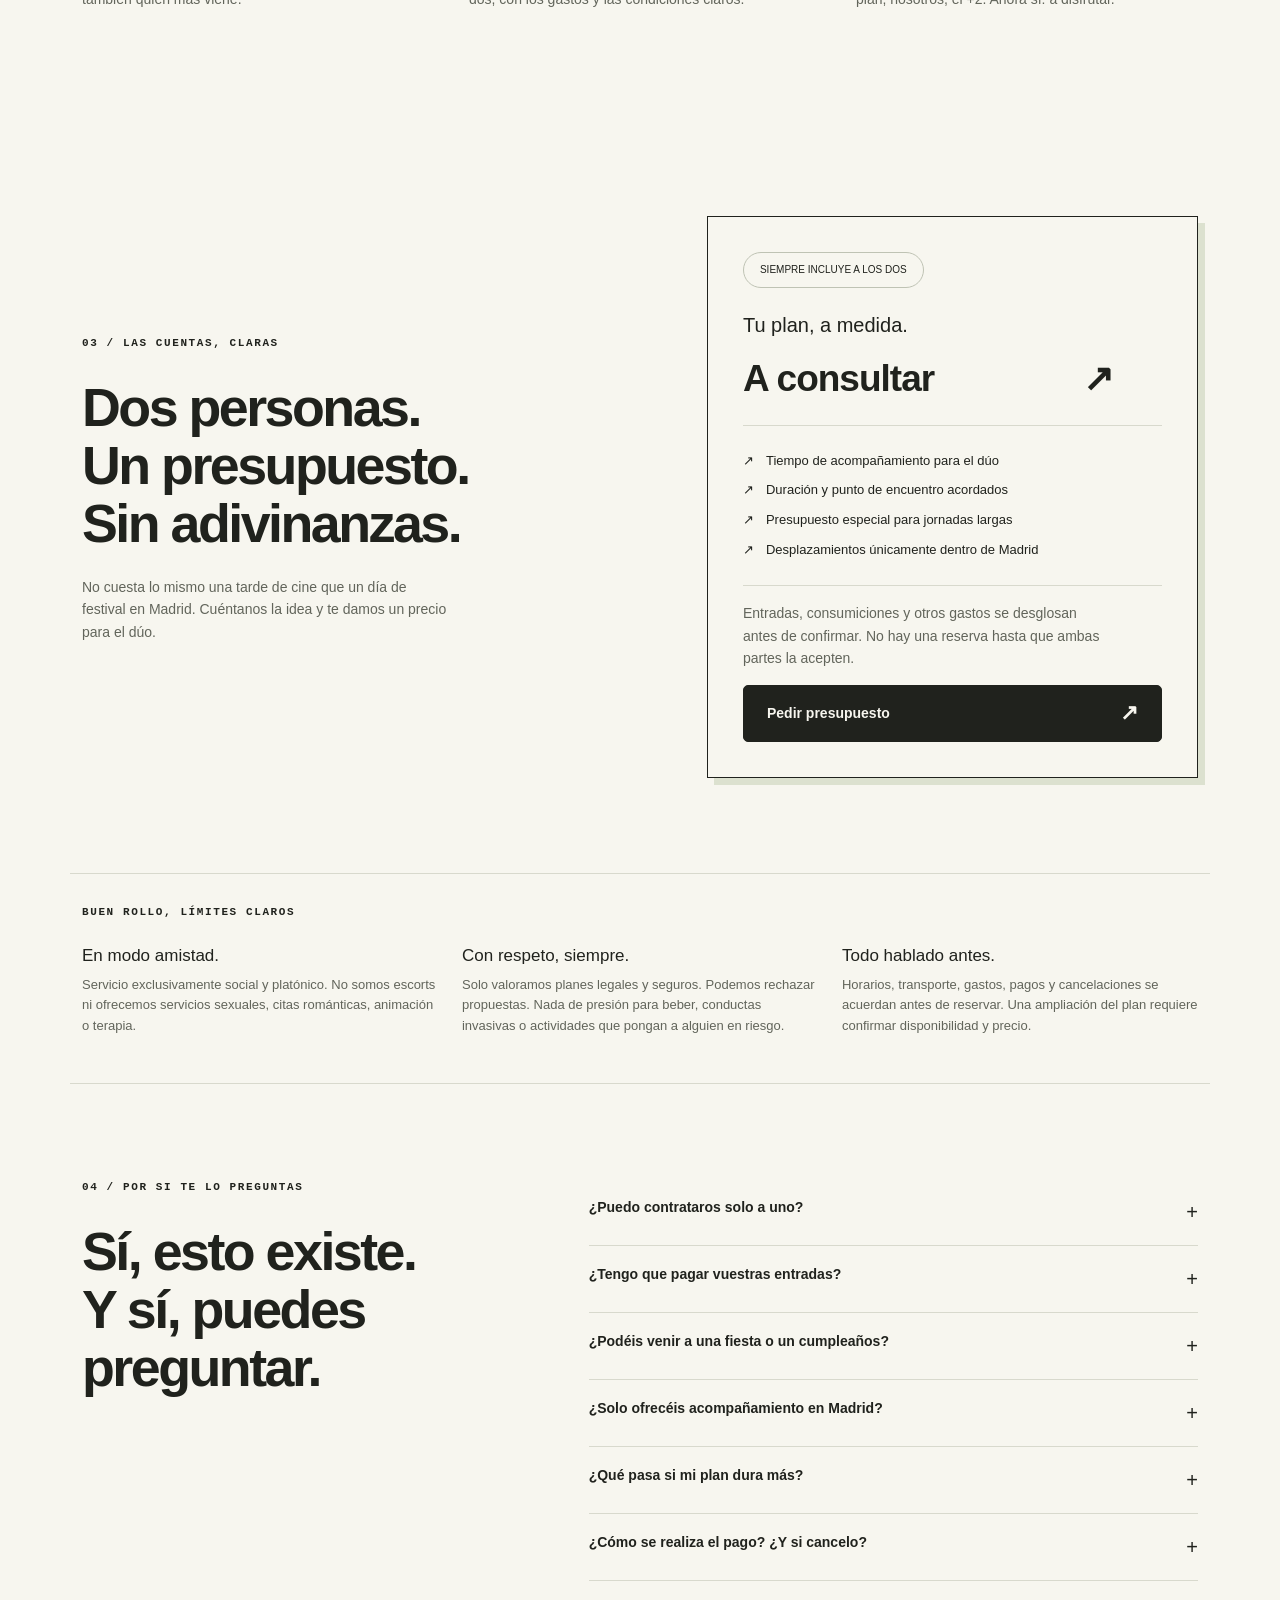
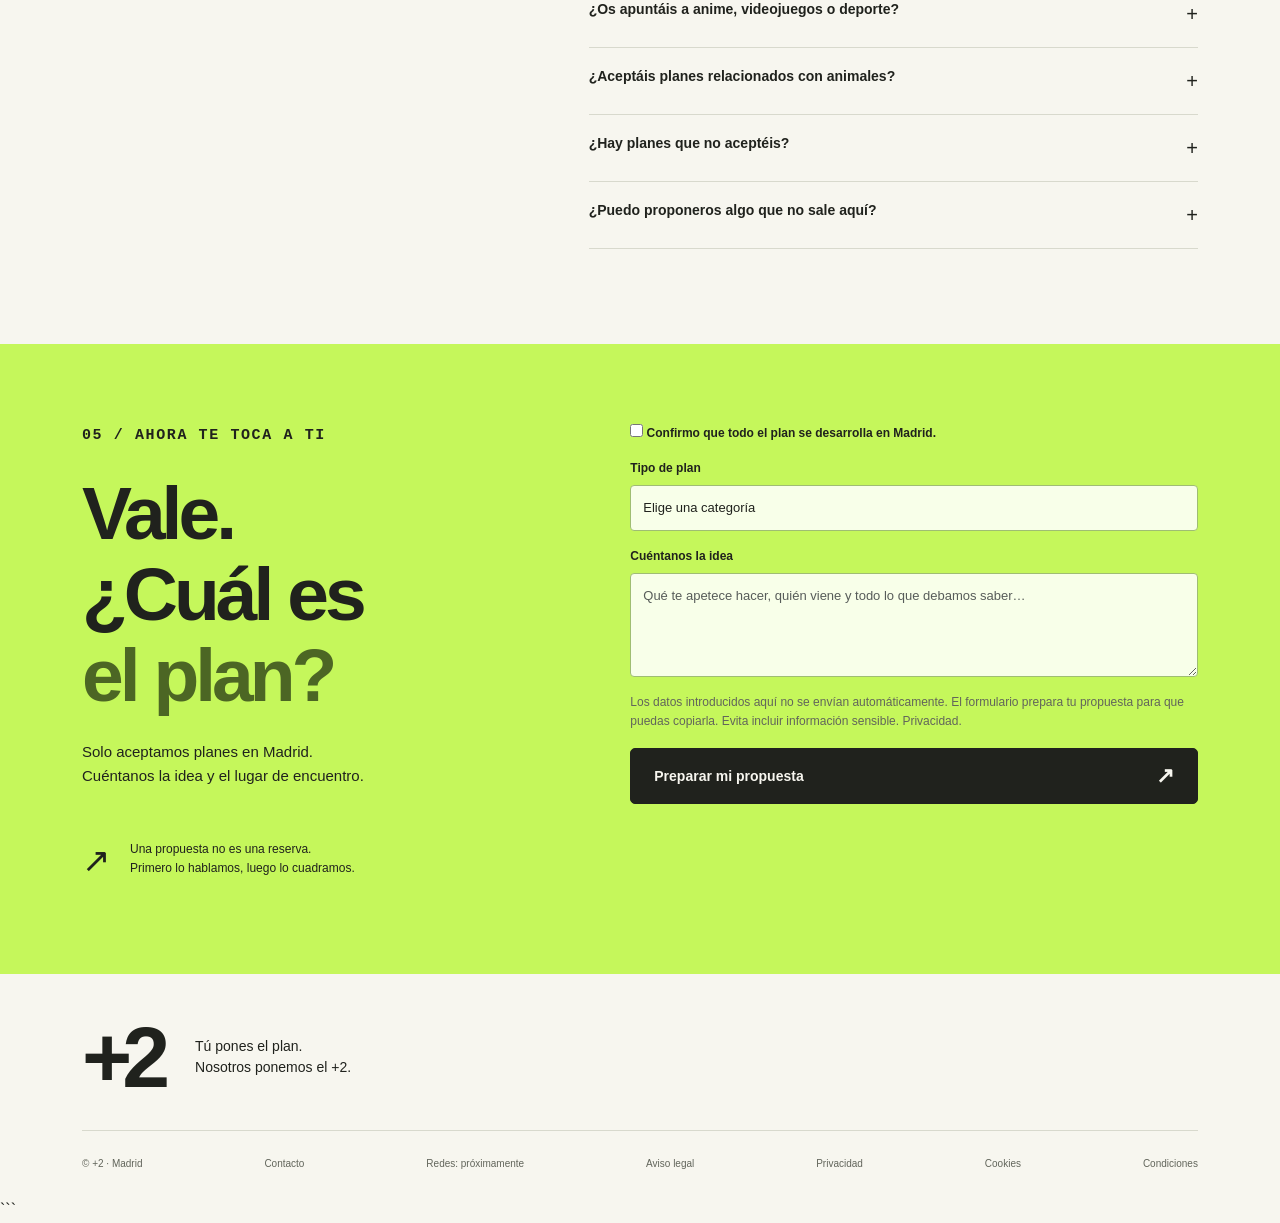
==== commit e64e5804: "cambios varios" ====
--- a/index.html
+++ b/index.html
@@ -1,622 +1,751 @@
 <!doctype html>
+
 <html lang="es">
   <head>
     <meta charset="utf-8" />
     <meta name="viewport" content="width=device-width, initial-scale=1" />
     <title>+2 | Acompañamiento social y amigos para planes en Madrid</title>
-    <meta
-      name="description"
-      content="Contrata a dos amigos para tus planes en Madrid: conciertos, cumpleaños, anime, videojuegos y más. Servicio social y platónico como dúo. Pide presupuesto."
-    />
-    <meta property="og:type" content="website" />
-    <meta property="og:locale" content="es_ES" />
-    <meta
-      property="og:title"
-      content="+2 | Acompañamiento social y amigos para planes en Madrid"
-    />
-    <meta
-      property="og:description"
-      content="Contrata a dos amigos para tus planes en Madrid: conciertos, cumpleaños, anime, videojuegos y más. Servicio social y platónico como dúo. Pide presupuesto."
-    />
-    <meta name="theme-color" content="#c5f75b" />
-    <link rel="icon" href="assets/favicon.svg" type="image/svg+xml" />
-    <link rel="stylesheet" href="css/bootstrap.min.css" />
-    <link rel="stylesheet" href="css/styles.css" />
-    <script defer src="js/config.js"></script>
-    <script defer src="js/main.js"></script>
-    <link
-      rel="canonical"
-      href="https://mas-dos-planes.xx-kirito-xx011.chatgpt.site/"
-    />
-    <meta
-      property="og:url"
-      content="https://mas-dos-planes.xx-kirito-xx011.chatgpt.site/"
-    />
-    <meta property="og:site_name" content="+2 Madrid" />
-    <meta name="twitter:card" content="summary" />
-    <meta
-      name="twitter:title"
-      content="+2 | Acompañamiento social y amigos para planes en Madrid"
-    />
-    <meta
-      name="twitter:description"
-      content="Contrata a dos amigos para tus planes en Madrid: conciertos, cumpleaños, anime, videojuegos y más. Servicio social y platónico como dúo. Pide presupuesto."
-    />
-    <script type="application/ld+json">
+
+```
+<meta
+  name="description"
+  content="Contrata a dos amigos para tus planes en Madrid: conciertos, cumpleaños, anime, videojuegos y más. Servicio social y platónico como dúo. Pide presupuesto."
+/>
+
+<meta property="og:type" content="website" />
+<meta property="og:locale" content="es_ES" />
+
+<meta
+  property="og:title"
+  content="+2 | Acompañamiento social y amigos para planes en Madrid"
+/>
+
+<meta
+  property="og:description"
+  content="Contrata a dos amigos para tus planes en Madrid: conciertos, cumpleaños, anime, videojuegos y más. Servicio social y platónico como dúo. Pide presupuesto."
+/>
+
+<meta name="theme-color" content="#c5f75b" />
+
+<link rel="icon" href="assets/favicon.svg" type="image/svg+xml" />
+<link rel="stylesheet" href="css/bootstrap.min.css" />
+<link rel="stylesheet" href="css/styles.css" />
+
+<script defer src="js/config.js"></script>
+<script defer src="js/main.js"></script>
+
+<meta property="og:site_name" content="+2 Madrid" />
+<meta name="twitter:card" content="summary" />
+
+<meta
+  name="twitter:title"
+  content="+2 | Acompañamiento social y amigos para planes en Madrid"
+/>
+
+<meta
+  name="twitter:description"
+  content="Contrata a dos amigos para tus planes en Madrid: conciertos, cumpleaños, anime, videojuegos y más. Servicio social y platónico como dúo. Pide presupuesto."
+/>
+
+<script type="application/ld+json">
+  {
+    "@context": "https://schema.org",
+    "@graph": [
       {
-        "@context": "https://schema.org",
-        "@graph": [
-          {
-            "@type": "Organization",
-            "@id": "https://mas-dos-planes.xx-kirito-xx011.chatgpt.site/#organizacion",
-            "name": "+2",
-            "alternateName": "Más Dos Madrid",
-            "url": "https://mas-dos-planes.xx-kirito-xx011.chatgpt.site/"
-          },
-          {
-            "@type": "WebSite",
-            "@id": "https://mas-dos-planes.xx-kirito-xx011.chatgpt.site/#web",
-            "url": "https://mas-dos-planes.xx-kirito-xx011.chatgpt.site/",
-            "name": "+2 Madrid",
-            "alternateName": "Más Dos",
-            "inLanguage": "es-ES",
-            "publisher": {
-              "@id": "https://mas-dos-planes.xx-kirito-xx011.chatgpt.site/#organizacion"
-            }
-          },
-          {
-            "@type": "Service",
-            "@id": "https://mas-dos-planes.xx-kirito-xx011.chatgpt.site/#servicio",
-            "name": "Acompañamiento social en Madrid como dúo",
-            "serviceType": "Acompañamiento social y platónico para planes de ocio",
-            "description": "Contrata a dos amigos para tus planes en Madrid: conciertos, cumpleaños, anime, videojuegos y más. Servicio social y platónico como dúo. Pide presupuesto.",
-            "areaServed": { "@type": "Place", "name": "Madrid" },
-            "provider": {
-              "@id": "https://mas-dos-planes.xx-kirito-xx011.chatgpt.site/#organizacion"
-            },
-            "url": "https://mas-dos-planes.xx-kirito-xx011.chatgpt.site/"
-          }
-        ]
+        "@type": "WebSite",
+        "name": "+2 Madrid",
+        "alternateName": "Más Dos",
+        "inLanguage": "es-ES"
+      },
+      {
+        "@type": "Service",
+        "name": "Acompañamiento social en Madrid como dúo",
+        "serviceType": "Acompañamiento social y platónico para planes de ocio",
+        "description": "Contrata a dos amigos para tus planes en Madrid: conciertos, cumpleaños, anime, videojuegos y más. Servicio social y platónico como dúo. Pide presupuesto.",
+        "areaServed": {
+          "@type": "Place",
+          "name": "Madrid"
+        }
       }
-    </script>
+    ]
+  }
+</script>
+```
+
   </head>
+
   <body>
     <a class="skip" href="#contenido">Saltar al contenido</a>
-    <header class="header">
-      <nav class="container nav-wrap" aria-label="Principal">
-        <a class="logo" href="#" aria-label="Más dos, inicio"
-          >+2<span>BUENA COMPAÑÍA.<br />MEJORES PLANES.</span></a
-        ><button
-          class="menu-toggle"
-          aria-expanded="false"
-          aria-controls="nav-links"
+
+```
+<header class="header">
+  <nav class="container nav-wrap" aria-label="Principal">
+    <a class="logo" href="#" aria-label="Más dos, inicio"
+      >+2<span>BUENA COMPAÑÍA.<br />MEJORES PLANES.</span></a
+    >
+
+    <button
+      class="menu-toggle"
+      aria-expanded="false"
+      aria-controls="nav-links"
+    >
+      Menú ☰
+    </button>
+
+    <div id="nav-links" class="nav-links">
+      <a href="#planes">Los planes</a>
+      <a href="#como">Cómo funciona</a>
+      <a href="#precios">Precios</a>
+      <a class="button small" href="#proponer"
+        >Proponer un plan <span>↗</span></a
+      >
+    </div>
+  </nav>
+</header>
+
+<main id="contenido">
+  <section class="hero container">
+    <div class="hero-copy">
+      <p class="eyebrow">
+        <span class="live-dot"></span> DOS AMIGOS · SOLO MADRID · TU PRÓXIMO
+        PLAN
+      </p>
+
+      <h1>
+        Tú pones<br />el plan.<br />Nosotros<br />ponemos el
+        <span class="highlight">+2.</span>
+      </h1>
+
+      <p class="lead">
+        Acompañamiento social en Madrid, como dúo.<br />Contrata a dos
+        amigos para ese concierto, una convención o unas partidas. Tú
+        propones; nosotros nos apuntamos.
+      </p>
+
+      <div class="hero-actions">
+        <a class="button" href="#proponer"
+          >Proponer un plan <span>↗</span></a
         >
-          Menú ☰
+        <a class="text-link" href="#como"
+          >¿Cómo va esto? <span>↓</span></a
+        >
+      </div>
+
+      <p class="micro">
+        Solo en Madrid. Siempre como dúo y en modo amistad.
+      </p>
+    </div>
+
+    <div class="hero-board">
+      <div class="board-top">
+        <span>EL PLAN ESTÁ EN TUS MANOS</span><span>↗</span>
+      </div>
+
+      <div class="ticket">
+        <div class="ticket-top">
+          <span>ENTRADA PARA UN BUEN RATO</span><span>№ 002</span>
+        </div>
+
+        <div class="ticket-number">
+          +2<span>PERSONAS<br />QUE SE SUMAN</span>
+        </div>
+
+        <div class="ticket-bottom">
+          <span>DESTINO<br /><strong>Madrid, siempre Madrid</strong></span>
+          <span>ACTITUD<br /><strong>Nos apuntamos ↗</strong></span>
+        </div>
+      </div>
+
+      <div class="plan-note">
+        <span class="eyebrow">¿QUÉ TE APETECE?</span>
+
+        <h2 id="idea-title">Un escape room.<br />Tres cerebros más uno.</h2>
+
+        <p id="idea-description">
+          Tú traes el grupo. Nosotros, otra teoría que probablemente no era.
+        </p>
+
+        <button class="shuffle" id="shuffle" type="button">
+          Otro plan, por favor <span>↻</span>
         </button>
-        <div id="nav-links" class="nav-links">
-          <a href="#planes">Los planes</a><a href="#como">Cómo funciona</a
-          ><a href="#precios">Precios</a
-          ><a class="button small" href="#proponer"
-            >Proponer un plan <span>↗</span></a
+      </div>
+
+      <div class="board-bottom">
+        <span>ANIME / MÚSICA / DEPORTE / LO QUE SURJA</span><span>✳</span>
+      </div>
+    </div>
+  </section>
+
+  <div class="ticker" aria-label="Tú eliges el plan">
+    <span>UN PLAN PENDIENTE</span><b>↗</b>
+    <span>DOS PERSONAS MÁS</span><b>✳</b>
+    <span>CERO DRAMAS</span><b>↗</b>
+    <span>MUCHO POR HACER</span>
+  </div>
+
+  <section id="planes" class="section container">
+    <div class="section-heading">
+      <div>
+        <p class="eyebrow">01 / FUERA DEL CHAT, DENTRO DEL PLAN</p>
+        <h2>Planes en Madrid.<br />¿Nos apuntamos?</h2>
+      </div>
+
+      <p>
+        Nos va el anime, el deporte, los videojuegos y los animales. Pero
+        las mejores ideas no siempre caben en una categoría.
+      </p>
+    </div>
+
+    <div class="filters" role="group" aria-label="Filtrar planes">
+      <button class="active" data-filter="todos" aria-pressed="true">
+        Un poco de todo
+      </button>
+      <button data-filter="cultura" aria-pressed="false">
+        Cultura & frikismo
+      </button>
+      <button data-filter="salir" aria-pressed="false">
+        Salir & celebrar
+      </button>
+      <button data-filter="aire" aria-pressed="false">
+        Fuera de casa
+      </button>
+    </div>
+
+    <div class="row g-4 plan-grid" id="plan-grid">
+      <div class="col-md-4">
+        <article class="plan-card">
+          <div class="plan-card-head">
+            <span>PLAN 01</span><span>↗</span>
+          </div>
+
+          <div
+            class="plan-visual"
+            style="background: #e3dcef"
+            aria-hidden="true"
           >
-        </div>
-      </nav>
-    </header>
-    <main id="contenido">
-      <section class="hero container">
-        <div class="hero-copy">
-          <p class="eyebrow">
-            <span class="live-dot"></span> DOS AMIGOS · SOLO MADRID · TU PRÓXIMO
-            PLAN
+            CONTINUAR →
+          </div>
+
+          <h3>Anime, manga & más</h3>
+
+          <p>
+            Convenciones, ferias y cultura pop. Hay mucho que comentar entre
+            stands.
           </p>
-          <h1>
-            Tú pones<br />el plan.<br />Nosotros<br />ponemos el
-            <span class="highlight">+2.</span>
-          </h1>
-          <p class="lead">
-            Acompañamiento social en Madrid, como dúo.<br />Contrata a dos
-            amigos para ese concierto, una convención o unas partidas. Tú
-            propones; nosotros nos apuntamos.
+
+          <a href="#proponer" data-plan="Anime y manga">Este me encaja ↗</a>
+        </article>
+      </div>
+
+      <div class="col-md-4">
+        <article class="plan-card">
+          <div class="plan-card-head">
+            <span>PLAN 02</span><span>↗</span>
+          </div>
+
+          <div
+            class="plan-visual"
+            style="background: #eadfcf"
+            aria-hidden="true"
+          >
+            OTRA MÁS.
+          </div>
+
+          <h3>Música & celebraciones</h3>
+
+          <p>
+            Conciertos, festivales, cumpleaños o una fiesta. Sumamos dos al
+            ambiente.
           </p>
-          <div class="hero-actions">
-            <a class="button" href="#proponer"
-              >Proponer un plan <span>↗</span></a
-            ><a class="text-link" href="#como">¿Cómo va esto? <span>↓</span></a>
-          </div>
-          <p class="micro">
-            Solo en Madrid. Siempre como dúo y en modo amistad.
+
+          <a href="#proponer" data-plan="Música">Este me encaja ↗</a>
+        </article>
+      </div>
+
+      <div class="col-md-4">
+        <article class="plan-card">
+          <div class="plan-card-head">
+            <span>PLAN 03</span><span>↗</span>
+          </div>
+
+          <div
+            class="plan-visual"
+            style="background: #dbe5d1"
+            aria-hidden="true"
+          >
+            FUERA ↓
+          </div>
+
+          <h3>Deporte & aire libre</h3>
+
+          <p>
+            Partidos, rutas y visitas en Madrid, también con planes
+            respetuosos con los animales.
+          </p>
+
+          <a href="#proponer" data-plan="Deportes">Este me encaja ↗</a>
+        </article>
+      </div>
+
+      <div class="col-md-4">
+        <article class="plan-card">
+          <div class="plan-card-head">
+            <span>PLAN 04</span><span>↗</span>
+          </div>
+
+          <div
+            class="plan-visual"
+            style="background: #dbe5ec"
+            aria-hidden="true"
+          >
+            PLAYER +2
+          </div>
+
+          <h3>Partidas & pantallas</h3>
+
+          <p>
+            Videojuegos, una sesión de cine o comentar esa serie. En
+            cooperativo, mejor.
+          </p>
+
+          <a href="#proponer" data-plan="Videojuegos">Este me encaja ↗</a>
+        </article>
+      </div>
+
+      <div class="col-md-4">
+        <article class="plan-card">
+          <div class="plan-card-head">
+            <span>PLAN 05</span><span>↗</span>
+          </div>
+
+          <div
+            class="plan-visual"
+            style="background: #e7decf"
+            aria-hidden="true"
+          >
+            ¿Y SI…?
+          </div>
+
+          <h3>Un rato que se alarga</h3>
+
+          <p>
+            Bolos, escape rooms, una feria o simplemente salir a tomar algo.
+          </p>
+
+          <a href="#proponer" data-plan="Eventos">Este me encaja ↗</a>
+        </article>
+      </div>
+
+      <div class="col-md-4">
+        <article class="plan-card">
+          <div class="plan-card-head">
+            <span>PLAN 06</span><span>↗</span>
+          </div>
+
+          <div
+            class="plan-visual"
+            style="background: #e3e6d5"
+            aria-hidden="true"
+          >
+            SIN GUION
+          </div>
+
+          <h3>Tu idea va aquí</h3>
+
+          <p>
+            Un sitio nuevo, una comida pendiente o ese plan improvisado que
+            acaba saliendo.
+          </p>
+
+          <a href="#proponer" data-plan="Otro / Tengo una idea rara"
+            >Este me encaja ↗</a
+          >
+        </article>
+      </div>
+    </div>
+
+    <p class="plan-empty">
+      ¿Tu plan no está en la lista?
+      <a href="#proponer">Eso lo hace más interesante. Cuéntanos ↗</a>
+    </p>
+  </section>
+
+  <section class="about-strip">
+    <div class="container row-inside">
+      <p class="eyebrow">VA DE ESTO</p>
+
+      <h2>
+        No hace falta montar<br />el plan del año.<br /><span
+          >Basta con tener uno.</span
+        >
+      </h2>
+
+      <div>
+        <p>
+          Somos dos amigos y ofrecemos acompañamiento social exclusivamente
+          en Madrid. Tú propones el plan y nos contratas para acompañarte
+          como dúo. Si encaja y tenemos disponibilidad, nos vemos allí.
+        </p>
+
+        <p>
+          Una tarde de bolos, descubrir un sitio para comer o completar el
+          grupo. Nos incorporamos de forma natural, con nuestros gustos y
+          ganas de compartir el rato.
+        </p>
+
+        <span class="outline-tag"
+          >Compañía social y platónica, sin más vueltas.</span
+        >
+      </div>
+    </div>
+  </section>
+
+  <section id="como" class="section container">
+    <p class="eyebrow">02 / MENOS VUELTAS. MÁS PLANES.</p>
+    <h2>Del «estaría guay»<br />al «nos vemos allí».</h2>
+
+    <div class="steps">
+      <article>
+        <span>01</span>
+        <h3>Suéltanos la idea.</h3>
+
+        <p>
+          Qué, dónde, cuándo y cuánto rato. Cuéntanos también quién más
+          viene.
+        </p>
+      </article>
+
+      <article>
+        <span>02</span>
+        <h3>Lo cuadramos.</h3>
+
+        <p>
+          Confirmamos disponibilidad y un precio para los dos, con los
+          gastos y las condiciones claros.
+        </p>
+      </article>
+
+      <article>
+        <span>03</span>
+        <h3>Nos vemos allí.</h3>
+
+        <p>
+          Acordamos el punto de encuentro. Tú pones el plan; nosotros, el
+          +2. Ahora sí: a disfrutar.
+        </p>
+      </article>
+    </div>
+  </section>
+
+  <section id="precios" class="section container price-section">
+    <div>
+      <p class="eyebrow">03 / LAS CUENTAS, CLARAS</p>
+      <h2>Dos personas.<br />Un presupuesto.<br />Sin adivinanzas.</h2>
+
+      <p>
+        No cuesta lo mismo una tarde de cine que un día de festival en
+        Madrid. Cuéntanos la idea y te damos un precio para el dúo.
+      </p>
+    </div>
+
+    <div class="price-box">
+      <span class="outline-tag">SIEMPRE INCLUYE A LOS DOS</span>
+
+      <h3>Tu plan, a medida.</h3>
+
+      <p class="price-title">A consultar <span>↗</span></p>
+
+      <ul>
+        <li>Tiempo de acompañamiento para el dúo</li>
+        <li>Duración y punto de encuentro acordados</li>
+        <li>Presupuesto especial para jornadas largas</li>
+        <li>Desplazamientos únicamente dentro de Madrid</li>
+      </ul>
+
+      <p class="micro">
+        Entradas, consumiciones y otros gastos se desglosan antes de
+        confirmar. No hay una reserva hasta que ambas partes la acepten.
+      </p>
+
+      <a class="button full" href="#proponer"
+        >Pedir presupuesto <span>↗</span></a
+      >
+    </div>
+  </section>
+
+  <section class="limits container">
+    <span class="eyebrow">BUEN ROLLO, LÍMITES CLAROS</span>
+
+    <div class="row g-4">
+      <div class="col-md-4">
+        <h3>En modo amistad.</h3>
+
+        <p>
+          Servicio exclusivamente social y platónico. No somos escorts ni
+          ofrecemos servicios sexuales, citas románticas, animación o
+          terapia.
+        </p>
+      </div>
+
+      <div class="col-md-4">
+        <h3>Con respeto, siempre.</h3>
+
+        <p>
+          Solo valoramos planes legales y seguros. Podemos rechazar
+          propuestas. Nada de presión para beber, conductas invasivas o
+          actividades que pongan a alguien en riesgo.
+        </p>
+      </div>
+
+      <div class="col-md-4">
+        <h3>Todo hablado antes.</h3>
+
+        <p>
+          Horarios, transporte, gastos, pagos y cancelaciones se acuerdan
+          antes de reservar. Una ampliación del plan requiere confirmar
+          disponibilidad y precio.
+        </p>
+      </div>
+    </div>
+  </section>
+
+  <section id="faq" class="section container faq-section">
+    <div>
+      <p class="eyebrow">04 / POR SI TE LO PREGUNTAS</p>
+      <h2>Sí, esto existe.<br />Y sí, puedes<br />preguntar.</h2>
+    </div>
+
+    <div id="faq-list">
+      <details>
+        <summary>¿Puedo contrataros solo a uno?</summary>
+
+        <p>
+          El concepto de +2 es ir como dúo. El presupuesto y el plan
+          incluyen a los dos.
+        </p>
+      </details>
+
+      <details>
+        <summary>¿Tengo que pagar vuestras entradas?</summary>
+
+        <p>
+          Las entradas, consumiciones y otros gastos necesarios se concretan
+          y desglosan antes de confirmar. No compres nada para nosotros
+          hasta que lo hayamos acordado.
+        </p>
+      </details>
+
+      <details>
+        <summary>¿Podéis venir a una fiesta o un cumpleaños?</summary>
+
+        <p>
+          Puedes proponérnoslo. Valoramos el lugar, los horarios y el tipo
+          de encuentro. Nos sumamos como compañía social, no como
+          animadores, y nadie tiene obligación de beber alcohol.
+        </p>
+      </details>
+
+      <details>
+        <summary>¿Solo ofrecéis acompañamiento en Madrid?</summary>
+
+        <p>
+          Sí. El servicio se ofrece exclusivamente en Madrid. No aceptamos
+          planes ni viajes fuera de Madrid. Indica el lugar exacto para
+          confirmar disponibilidad y desplazamiento antes de reservar.
+        </p>
+      </details>
+
+      <details>
+        <summary>¿Qué pasa si mi plan dura más?</summary>
+
+        <p>
+          Antes de alargarlo tenemos que confirmar que podemos quedarnos y
+          acordar el coste adicional. La duración prevista figura en la
+          propuesta.
+        </p>
+      </details>
+
+      <details>
+        <summary>¿Cómo se realiza el pago? ¿Y si cancelo?</summary>
+
+        <p>
+          Antes de confirmar cualquier plan te indicaremos por escrito el
+          precio, el método de pago y las condiciones de cancelación
+          aplicables. No tendrás que realizar ningún pago hasta conocer y
+          aceptar previamente esas condiciones.
+        </p>
+      </details>
+
+      <details>
+        <summary>¿Os apuntáis a anime, videojuegos o deporte?</summary>
+
+        <p>
+          Sí, son parte de nuestros intereses. Una convención, jugar unas
+          partidas, ir a un partido o probar una actividad: cuéntanos qué
+          tienes en mente.
+        </p>
+      </details>
+
+      <details>
+        <summary>¿Aceptáis planes relacionados con animales?</summary>
+
+        <p>
+          Puedes proponer paseos o visitas a espacios que permitan la
+          actividad y respeten a los animales. No ofrecemos cuidado
+          profesional de mascotas y revisaremos que el plan sea adecuado.
+        </p>
+      </details>
+
+      <details>
+        <summary>¿Hay planes que no aceptéis?</summary>
+
+        <p>
+          Sí. Podemos rechazar propuestas por disponibilidad, afinidad o
+          seguridad. No aceptamos actividades ilegales, servicios sexuales
+          ni citas románticas. El respeto es imprescindible.
+        </p>
+      </details>
+
+      <details>
+        <summary>¿Puedo proponeros algo que no sale aquí?</summary>
+
+        <p>
+          Claro. Las categorías son ideas, no un catálogo cerrado. Elige
+          «Otro / Tengo una idea rara» y cuéntanos.
+        </p>
+      </details>
+    </div>
+  </section>
+
+  <section id="proponer" class="form-section">
+    <div class="container form-layout">
+      <div class="form-intro">
+        <p class="eyebrow">05 / AHORA TE TOCA A TI</p>
+
+        <h2>Vale.<br />¿Cuál es<br /><span>el plan?</span></h2>
+
+        <p>
+          Solo aceptamos planes en Madrid.<br />Cuéntanos la idea y el lugar
+          de encuentro.
+        </p>
+
+        <div class="form-note">
+          ↗
+
+          <p>
+            Una propuesta no es una reserva.<br />Primero lo hablamos, luego
+            lo cuadramos.
           </p>
         </div>
-        <div class="hero-board">
-          <div class="board-top">
-            <span>EL PLAN ESTÁ EN TUS MANOS</span><span>↗</span>
-          </div>
-          <div class="ticket">
-            <div class="ticket-top">
-              <span>ENTRADA PARA UN BUEN RATO</span><span>№ 002</span>
-            </div>
-            <div class="ticket-number">
-              +2<span>PERSONAS<br />QUE SE SUMAN</span>
-            </div>
-            <div class="ticket-bottom">
-              <span>DESTINO<br /><strong>Madrid, siempre Madrid</strong></span
-              ><span>ACTITUD<br /><strong>Nos apuntamos ↗</strong></span>
-            </div>
-          </div>
-          <div class="plan-note">
-            <span class="eyebrow">¿QUÉ TE APETECE?</span>
-            <h2 id="idea-title">Un escape room.<br />Tres cerebros más uno.</h2>
-            <p id="idea-description">
-              Tú traes el grupo. Nosotros, otra teoría que probablemente no era.
-            </p>
-            <button class="shuffle" id="shuffle" type="button">
-              Otro plan, por favor <span>↻</span>
-            </button>
-          </div>
-          <div class="board-bottom">
-            <span>ANIME / MÚSICA / DEPORTE / LO QUE SURJA</span><span>✳</span>
-          </div>
+      </div>
+
+      <form id="plan-form" novalidate>
+        <div class="row g-3" id="fields"></div>
+
+        <div class="field mt-3">
+          <label for="madrid-confirm">
+            <input
+              type="checkbox"
+              id="madrid-confirm"
+              name="madrid-confirm"
+              required
+              value="Sí, exclusivamente en Madrid"
+            />
+            Confirmo que todo el plan se desarrolla en Madrid.
+          </label>
         </div>
-      </section>
-      <div class="ticker" aria-label="Tú eliges el plan">
-        <span>UN PLAN PENDIENTE</span><b>↗</b><span>DOS PERSONAS MÁS</span
-        ><b>✳</b><span>CERO DRAMAS</span><b>↗</b><span>MUCHO POR HACER</span>
-      </div>
-      <section id="planes" class="section container">
-        <div class="section-heading">
-          <div>
-            <p class="eyebrow">01 / FUERA DEL CHAT, DENTRO DEL PLAN</p>
-            <h2>Planes en Madrid.<br />¿Nos apuntamos?</h2>
-          </div>
-          <p>
-            Nos va el anime, el deporte, los videojuegos y los animales. Pero
-            las mejores ideas no siempre caben en una categoría.
+
+        <div class="field mt-3">
+          <label for="type">Tipo de plan</label>
+
+          <select class="form-select" id="type" name="type" required>
+            <option value="">Elige una categoría</option>
+            <option>Anime y manga</option>
+            <option>Videojuegos</option>
+            <option>Deportes</option>
+            <option>Animales</option>
+            <option>Cine y series</option>
+            <option>Música</option>
+            <option>Fiesta</option>
+            <option>Eventos</option>
+            <option>Excursiones</option>
+            <option>Otro / Tengo una idea rara</option>
+          </select>
+        </div>
+
+        <div class="field mt-3">
+          <label for="description">Cuéntanos la idea</label>
+
+          <textarea
+            class="form-control"
+            name="description"
+            id="description"
+            rows="4"
+            required
+            minlength="15"
+            maxlength="3000"
+            placeholder="Qué te apetece hacer, quién viene y todo lo que debamos saber…"
+          ></textarea>
+        </div>
+
+        <p class="micro mt-3" id="privacy-note">
+          Los datos introducidos aquí no se envían automáticamente. El
+          formulario prepara tu propuesta para que puedas copiarla. Evita
+          incluir información sensible.
+          <a href="legal/privacidad.html">Privacidad</a>.
+        </p>
+
+        <div id="form-status" role="status" aria-live="polite"></div>
+
+        <button class="button full" type="submit" id="submit-button">
+          Preparar mi propuesta <span>↗</span>
+        </button>
+
+        <div id="proposal-result" hidden>
+          <label for="proposal-text">Tu propuesta está lista para copiar</label>
+
+          <textarea
+            class="form-control mt-2"
+            id="proposal-text"
+            rows="8"
+            readonly
+          ></textarea>
+
+          <button
+            class="button secondary mt-2"
+            id="copy-proposal"
+            type="button"
+          >
+            Copiar propuesta
+          </button>
+
+          <p class="micro">
+            Todavía no se ha enviado ni reservado ningún plan.
           </p>
         </div>
-        <div class="filters" role="group" aria-label="Filtrar planes">
-          <button class="active" data-filter="todos" aria-pressed="true">
-            Un poco de todo</button
-          ><button data-filter="cultura" aria-pressed="false">
-            Cultura & frikismo</button
-          ><button data-filter="salir" aria-pressed="false">
-            Salir & celebrar</button
-          ><button data-filter="aire" aria-pressed="false">
-            Fuera de casa
-          </button>
-        </div>
-        <div class="row g-4 plan-grid" id="plan-grid">
-          <div class="col-md-4">
-            <article class="plan-card">
-              <div class="plan-card-head">
-                <span>PLAN 01</span><span>↗</span>
-              </div>
-              <div
-                class="plan-visual"
-                style="background: #e3dcef"
-                aria-hidden="true"
-              >
-                CONTINUAR →
-              </div>
-              <h3>Anime, manga & más</h3>
-              <p>
-                Convenciones, ferias y cultura pop. Hay mucho que comentar entre
-                stands.
-              </p>
-              <a href="#proponer" data-plan="Anime y manga">Este me encaja ↗</a>
-            </article>
-          </div>
-          <div class="col-md-4">
-            <article class="plan-card">
-              <div class="plan-card-head">
-                <span>PLAN 02</span><span>↗</span>
-              </div>
-              <div
-                class="plan-visual"
-                style="background: #eadfcf"
-                aria-hidden="true"
-              >
-                OTRA MÁS.
-              </div>
-              <h3>Música & celebraciones</h3>
-              <p>
-                Conciertos, festivales, cumpleaños o una fiesta. Sumamos dos al
-                ambiente.
-              </p>
-              <a href="#proponer" data-plan="Música">Este me encaja ↗</a>
-            </article>
-          </div>
-          <div class="col-md-4">
-            <article class="plan-card">
-              <div class="plan-card-head">
-                <span>PLAN 03</span><span>↗</span>
-              </div>
-              <div
-                class="plan-visual"
-                style="background: #dbe5d1"
-                aria-hidden="true"
-              >
-                FUERA ↓
-              </div>
-              <h3>Deporte & aire libre</h3>
-              <p>
-                Partidos, rutas y visitas en Madrid, también con planes
-                respetuosos con los animales.
-              </p>
-              <a href="#proponer" data-plan="Deportes">Este me encaja ↗</a>
-            </article>
-          </div>
-          <div class="col-md-4">
-            <article class="plan-card">
-              <div class="plan-card-head">
-                <span>PLAN 04</span><span>↗</span>
-              </div>
-              <div
-                class="plan-visual"
-                style="background: #dbe5ec"
-                aria-hidden="true"
-              >
-                PLAYER +2
-              </div>
-              <h3>Partidas & pantallas</h3>
-              <p>
-                Videojuegos, una sesión de cine o comentar esa serie. En
-                cooperativo, mejor.
-              </p>
-              <a href="#proponer" data-plan="Videojuegos">Este me encaja ↗</a>
-            </article>
-          </div>
-          <div class="col-md-4">
-            <article class="plan-card">
-              <div class="plan-card-head">
-                <span>PLAN 05</span><span>↗</span>
-              </div>
-              <div
-                class="plan-visual"
-                style="background: #e7decf"
-                aria-hidden="true"
-              >
-                ¿Y SI…?
-              </div>
-              <h3>Un rato que se alarga</h3>
-              <p>
-                Bolos, escape rooms, una feria o simplemente salir a tomar algo.
-              </p>
-              <a href="#proponer" data-plan="Eventos">Este me encaja ↗</a>
-            </article>
-          </div>
-          <div class="col-md-4">
-            <article class="plan-card">
-              <div class="plan-card-head">
-                <span>PLAN 06</span><span>↗</span>
-              </div>
-              <div
-                class="plan-visual"
-                style="background: #e3e6d5"
-                aria-hidden="true"
-              >
-                SIN GUION
-              </div>
-              <h3>Tu idea va aquí</h3>
-              <p>
-                Un sitio nuevo, una comida pendiente o ese plan improvisado que
-                acaba saliendo.
-              </p>
-              <a href="#proponer" data-plan="Otro / Tengo una idea rara"
-                >Este me encaja ↗</a
-              >
-            </article>
-          </div>
-        </div>
-        <p class="plan-empty">
-          ¿Tu plan no está en la lista?
-          <a href="#proponer">Eso lo hace más interesante. Cuéntanos ↗</a>
-        </p>
-      </section>
-      <section class="about-strip">
-        <div class="container row-inside">
-          <p class="eyebrow">VA DE ESTO</p>
-          <h2>
-            No hace falta montar<br />el plan del año.<br /><span
-              >Basta con tener uno.</span
-            >
-          </h2>
-          <div>
-            <p>
-              Somos dos amigos y ofrecemos acompañamiento social exclusivamente
-              en Madrid. Tú propones el plan y nos contratas para acompañarte
-              como dúo. Si encaja y tenemos disponibilidad, nos vemos allí.
-            </p>
-            <p>
-              Una tarde de bolos, descubrir un sitio para comer o completar el
-              grupo. Nos incorporamos de forma natural, con nuestros gustos y
-              ganas de compartir el rato.
-            </p>
-            <span class="outline-tag"
-              >Compañía social y platónica, sin más vueltas.</span
-            >
-          </div>
-        </div>
-      </section>
-      <section id="como" class="section container">
-        <p class="eyebrow">02 / MENOS VUELTAS. MÁS PLANES.</p>
-        <h2>Del «estaría guay»<br />al «nos vemos allí».</h2>
-        <div class="steps">
-          <article>
-            <span>01</span>
-            <h3>Suéltanos la idea.</h3>
-            <p>
-              Qué, dónde, cuándo y cuánto rato. Cuéntanos también quién más
-              viene.
-            </p>
-          </article>
-          <article>
-            <span>02</span>
-            <h3>Lo cuadramos.</h3>
-            <p>
-              Confirmamos disponibilidad y un precio para los dos, con los
-              gastos y las condiciones claros.
-            </p>
-          </article>
-          <article>
-            <span>03</span>
-            <h3>Nos vemos allí.</h3>
-            <p>
-              Acordamos el punto de encuentro. Tú pones el plan; nosotros, el
-              +2. Ahora sí: a disfrutar.
-            </p>
-          </article>
-        </div>
-      </section>
-      <section id="precios" class="section container price-section">
-        <div>
-          <p class="eyebrow">03 / LAS CUENTAS, CLARAS</p>
-          <h2>Dos personas.<br />Un presupuesto.<br />Sin adivinanzas.</h2>
-          <p>
-            No cuesta lo mismo una tarde de cine que un día de festival en
-            Madrid. Cuéntanos la idea y te damos un precio para el dúo.
-          </p>
-        </div>
-        <div class="price-box">
-          <span class="outline-tag">SIEMPRE INCLUYE A LOS DOS</span>
-          <h3>Tu plan, a medida.</h3>
-          <p class="price-title">A consultar <span>↗</span></p>
-          <ul>
-            <li>Tiempo de acompañamiento para el dúo</li>
-            <li>Duración y punto de encuentro acordados</li>
-            <li>Presupuesto especial para jornadas largas</li>
-            <li>Desplazamientos únicamente dentro de Madrid</li>
-          </ul>
-          <p class="micro">
-            Entradas, consumiciones y otros gastos se desglosan antes de
-            confirmar. No hay una reserva hasta que ambas partes la acepten.
-          </p>
-          <a class="button full" href="#proponer"
-            >Pedir presupuesto <span>↗</span></a
-          >
-        </div>
-      </section>
-      <section class="limits container">
-        <span class="eyebrow">BUEN ROLLO, LÍMITES CLAROS</span>
-        <div class="row g-4">
-          <div class="col-md-4">
-            <h3>En modo amistad.</h3>
-            <p>
-              Servicio exclusivamente social y platónico. No somos escorts ni
-              ofrecemos servicios sexuales, citas románticas, animación o
-              terapia.
-            </p>
-          </div>
-          <div class="col-md-4">
-            <h3>Con respeto, siempre.</h3>
-            <p>
-              Solo valoramos planes legales y seguros. Podemos rechazar
-              propuestas. Nada de presión para beber, conductas invasivas o
-              actividades que pongan a alguien en riesgo.
-            </p>
-          </div>
-          <div class="col-md-4">
-            <h3>Todo hablado antes.</h3>
-            <p>
-              Horarios, transporte, gastos, pagos y cancelaciones se acuerdan
-              antes de reservar. Una ampliación del plan requiere confirmar
-              disponibilidad y precio.
-            </p>
-          </div>
-        </div>
-      </section>
-      <section id="faq" class="section container faq-section">
-        <div>
-          <p class="eyebrow">04 / POR SI TE LO PREGUNTAS</p>
-          <h2>Sí, esto existe.<br />Y sí, puedes<br />preguntar.</h2>
-        </div>
-        <div id="faq-list">
-          <details>
-            <summary>¿Puedo contrataros solo a uno?</summary>
-            <p>
-              El concepto de +2 es ir como dúo. El presupuesto y el plan
-              incluyen a los dos.
-            </p>
-          </details>
-          <details>
-            <summary>¿Tengo que pagar vuestras entradas?</summary>
-            <p>
-              Las entradas, consumiciones y otros gastos necesarios se concretan
-              y desglosan antes de confirmar. No compres nada para nosotros
-              hasta que lo hayamos acordado.
-            </p>
-          </details>
-          <details>
-            <summary>¿Podéis venir a una fiesta o un cumpleaños?</summary>
-            <p>
-              Puedes proponérnoslo. Valoramos el lugar, los horarios y el tipo
-              de encuentro. Nos sumamos como compañía social, no como
-              animadores, y nadie tiene obligación de beber alcohol.
-            </p>
-          </details>
-          <details>
-            <summary>¿Solo ofrecéis acompañamiento en Madrid?</summary>
-            <p>
-              Sí. El servicio se ofrece exclusivamente en Madrid. No aceptamos
-              planes ni viajes fuera de Madrid. Indica el lugar exacto para
-              confirmar disponibilidad y desplazamiento antes de reservar.
-            </p>
-          </details>
-          <details>
-            <summary>¿Qué pasa si mi plan dura más?</summary>
-            <p>
-              Antes de alargarlo tenemos que confirmar que podemos quedarnos y
-              acordar el coste adicional. La duración prevista figura en la
-              propuesta.
-            </p>
-          </details>
-          <details>
-            <summary>¿Cómo se realiza el pago? ¿Y si cancelo?</summary>
-            <p>
-              Los métodos de pago, posibles anticipos y condiciones de
-              cancelación aún están pendientes de definir. Deben comunicarse por
-              escrito antes de aceptar una reserva. Esta versión no cobra ni
-              confirma reservas.
-            </p>
-          </details>
-          <details>
-            <summary>¿Os apuntáis a anime, videojuegos o deporte?</summary>
-            <p>
-              Sí, son parte de nuestros intereses. Una convención, jugar unas
-              partidas, ir a un partido o probar una actividad: cuéntanos qué
-              tienes en mente.
-            </p>
-          </details>
-          <details>
-            <summary>¿Aceptáis planes relacionados con animales?</summary>
-            <p>
-              Puedes proponer paseos o visitas a espacios que permitan la
-              actividad y respeten a los animales. No ofrecemos cuidado
-              profesional de mascotas y revisaremos que el plan sea adecuado.
-            </p>
-          </details>
-          <details>
-            <summary>¿Hay planes que no aceptéis?</summary>
-            <p>
-              Sí. Podemos rechazar propuestas por disponibilidad, afinidad o
-              seguridad. No aceptamos actividades ilegales, servicios sexuales
-              ni citas románticas. El respeto es imprescindible.
-            </p>
-          </details>
-          <details>
-            <summary>¿Puedo proponeros algo que no sale aquí?</summary>
-            <p>
-              Claro. Las categorías son ideas, no un catálogo cerrado. Elige
-              «Otro / Tengo una idea rara» y cuéntanos.
-            </p>
-          </details>
-        </div>
-      </section>
-      <section id="proponer" class="form-section">
-        <div class="container form-layout">
-          <div class="form-intro">
-            <p class="eyebrow">05 / AHORA TE TOCA A TI</p>
-            <h2>Vale.<br />¿Cuál es<br /><span>el plan?</span></h2>
-            <p>
-              Solo aceptamos planes en Madrid.<br />Cuéntanos la idea y el lugar
-              de encuentro.
-            </p>
-            <div class="form-note">
-              ↗
-              <p>
-                Una propuesta no es una reserva.<br />Primero lo hablamos, luego
-                lo cuadramos.
-              </p>
-            </div>
-          </div>
-          <form id="plan-form" novalidate>
-            <div class="row g-3" id="fields"></div>
-            <div class="field mt-3">
-              <label for="madrid-confirm"
-                ><input
-                  type="checkbox"
-                  id="madrid-confirm"
-                  name="madrid-confirm"
-                  required
-                  value="Sí, exclusivamente en Madrid"
-                />
-                Confirmo que todo el plan se desarrolla en Madrid.</label
-              >
-            </div>
-            <div class="field mt-3">
-              <label for="type">Tipo de plan</label
-              ><select class="form-select" id="type" name="type" required>
-                <option value="">Elige una categoría</option>
-                <option>Anime y manga</option>
-                <option>Videojuegos</option>
-                <option>Deportes</option>
-                <option>Animales</option>
-                <option>Cine y series</option>
-                <option>Música</option>
-                <option>Fiesta</option>
-                <option>Eventos</option>
-                <option>Excursiones</option>
-                <option>Otro / Tengo una idea rara</option>
-              </select>
-            </div>
-            <div class="field mt-3">
-              <label for="description">Cuéntanos la idea</label
-              ><textarea
-                class="form-control"
-                name="description"
-                id="description"
-                rows="4"
-                required
-                minlength="15"
-                maxlength="3000"
-                placeholder="Qué te apetece hacer, quién viene y todo lo que debamos saber…"
-              ></textarea>
-            </div>
-            <p class="micro mt-3" id="privacy-note">
-              Modo preparación: los datos se quedan en esta página y no se
-              envían. Evita incluir información sensible.
-              <a href="legal/privacidad.html">Privacidad</a>.
-            </p>
-            <div id="form-status" role="status" aria-live="polite"></div>
-            <button class="button full" type="submit" id="submit-button">
-              Preparar mi propuesta <span>↗</span>
-            </button>
-            <div id="proposal-result" hidden>
-              <label for="proposal-text"
-                >Tu propuesta está lista para copiar</label
-              ><textarea
-                class="form-control mt-2"
-                id="proposal-text"
-                rows="8"
-                readonly
-              ></textarea
-              ><button
-                class="button secondary mt-2"
-                id="copy-proposal"
-                type="button"
-              >
-                Copiar propuesta
-              </button>
-              <p class="micro">
-                Todavía no se ha enviado ni reservado ningún plan.
-              </p>
-            </div>
-          </form>
-        </div>
-      </section>
-    </main>
-    <footer class="container footer">
-      <div class="footer-top">
-        <a href="#" class="footer-logo" aria-label="Más dos, inicio">+2</a>
-        <p>Tú pones el plan.<br />Nosotros ponemos el +2.</p>
-      </div>
-      <div class="footer-links">
-        <span>© <span id="year"></span> +2 · Madrid</span
-        ><a href="#proponer">Contacto</a><span>Redes: próximamente</span
-        ><a href="legal/aviso-legal.html">Aviso legal</a
-        ><a href="legal/privacidad.html">Privacidad</a
-        ><a href="legal/cookies.html">Cookies</a
-        ><a href="legal/condiciones.html">Condiciones</a>
-      </div>
-    </footer>
+      </form>
+    </div>
+  </section>
+</main>
+
+<footer class="container footer">
+  <div class="footer-top">
+    <a href="#" class="footer-logo" aria-label="Más dos, inicio">+2</a>
+
+    <p>Tú pones el plan.<br />Nosotros ponemos el +2.</p>
+  </div>
+
+  <div class="footer-links">
+    <span>© <span id="year"></span> +2 · Madrid</span>
+    <a href="#proponer">Contacto</a>
+    <span>Redes: próximamente</span>
+    <a href="legal/aviso-legal.html">Aviso legal</a>
+    <a href="legal/privacidad.html">Privacidad</a>
+    <a href="legal/cookies.html">Cookies</a>
+    <a href="legal/condiciones.html">Condiciones</a>
+  </div>
+</footer>
+```
+
   </body>
 </html>
